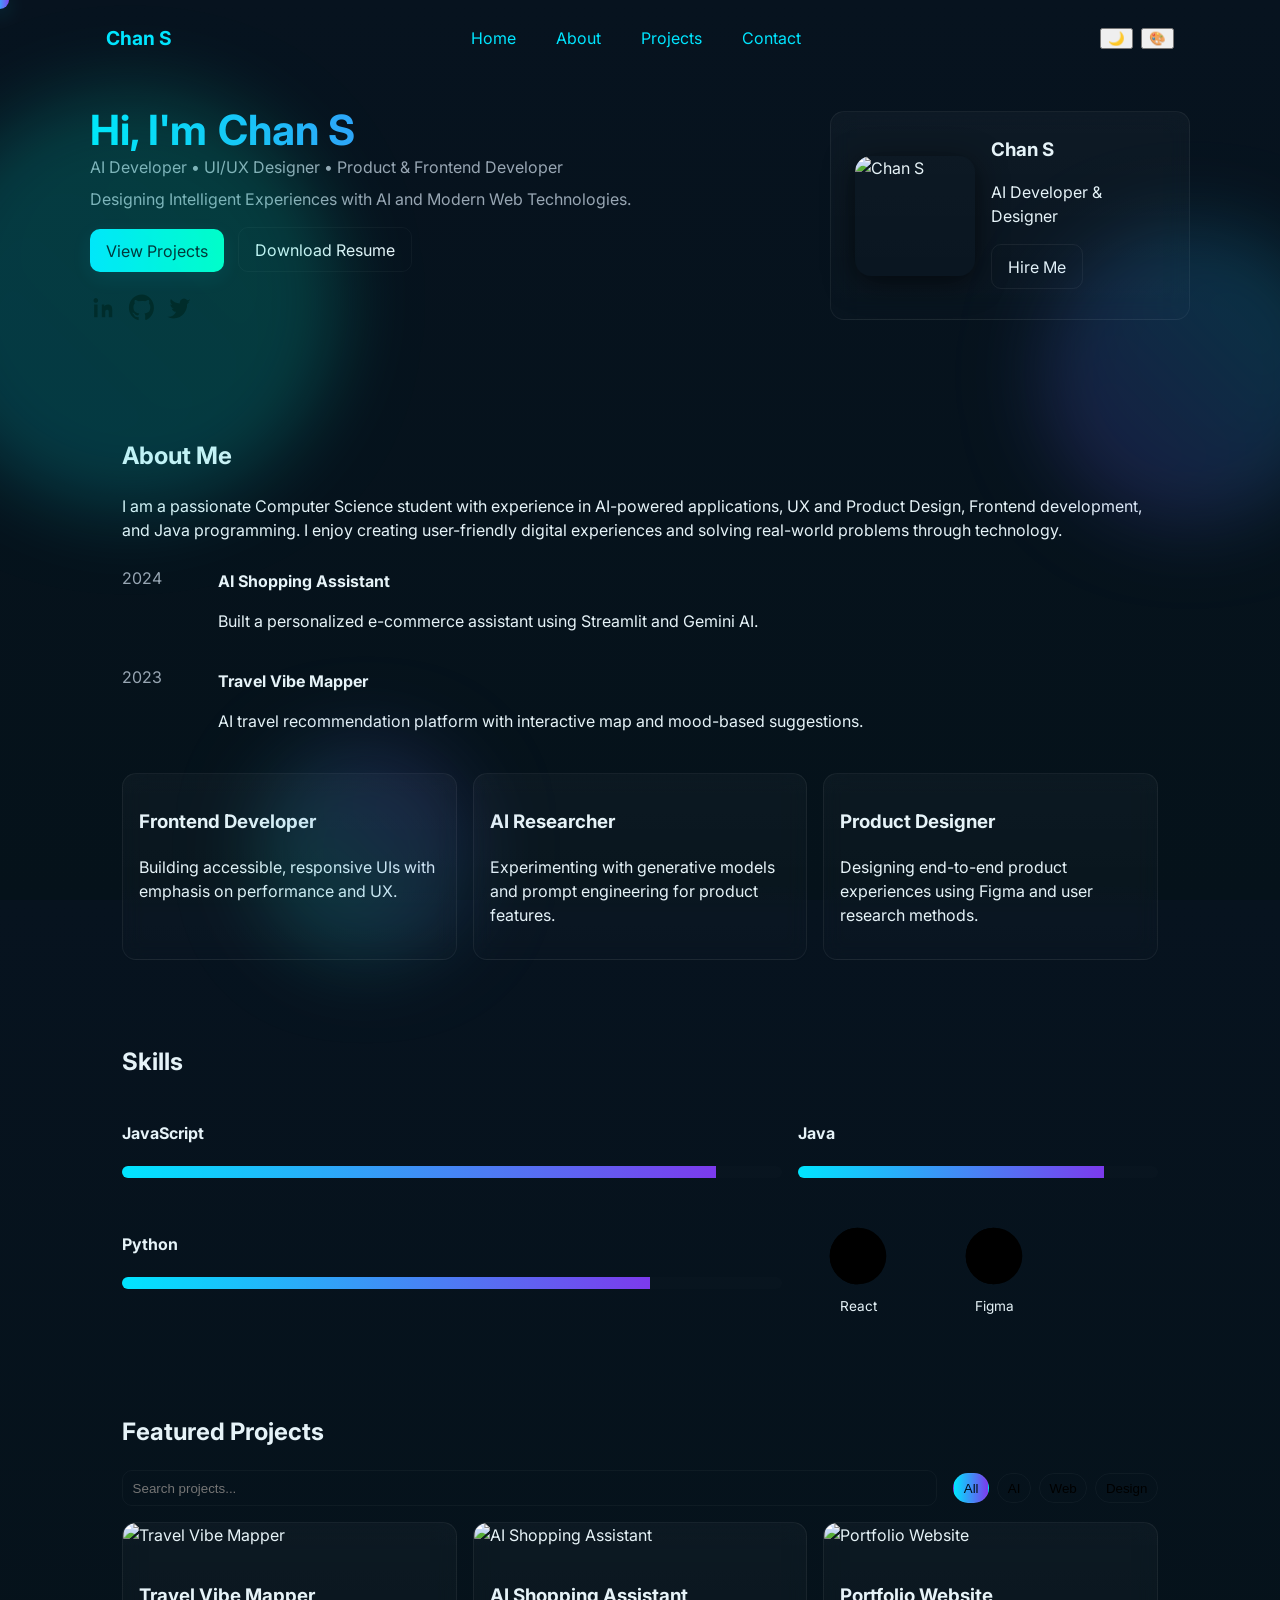
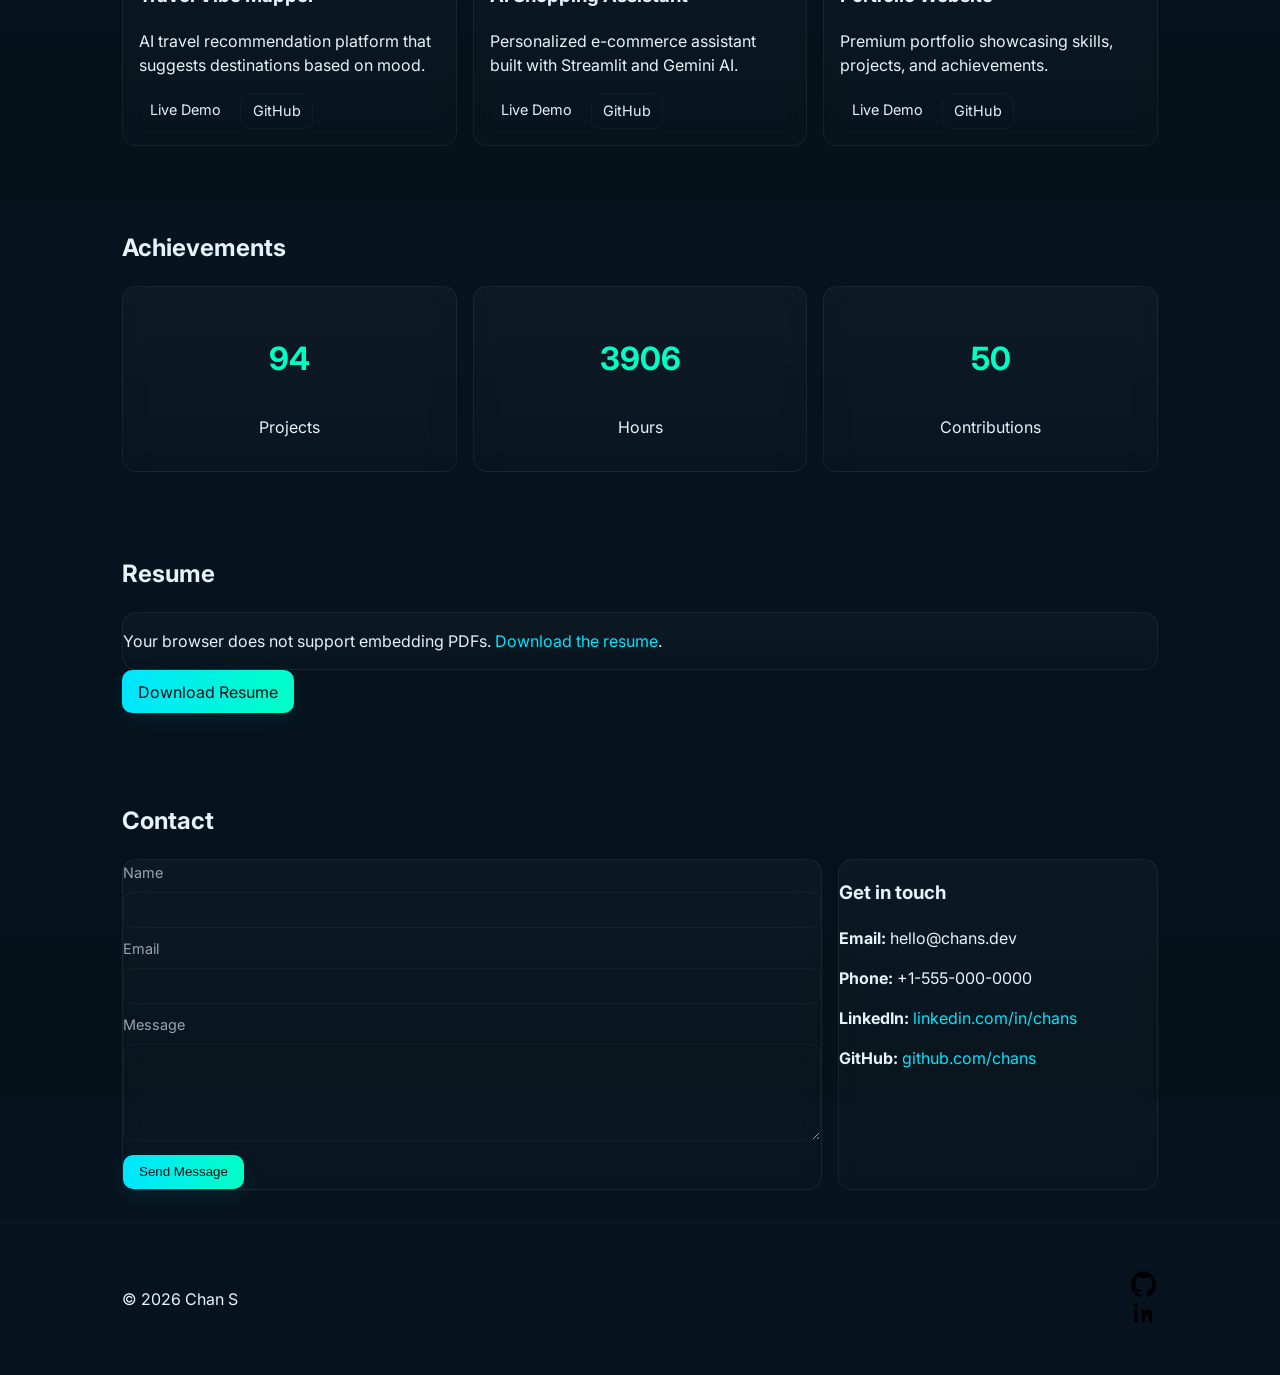
==== index.html @ 4fb710bb "Add index.html and enhance animations with custom cursor and ripple effects" ====
<!doctype html>
<html lang="en">
<head>
  <meta charset="utf-8">
  <meta name="viewport" content="width=device-width,initial-scale=1">
  <meta name="description" content="Chan S — AI Developer, UI/UX Designer, Product & Frontend Developer. Designing Intelligent Experiences with AI and Modern Web Technologies.">
  <title>Chan S — AI Developer & Designer</title>
  <link rel="icon" href="assets/icons/favicon.svg">
  <link rel="preconnect" href="https://fonts.gstatic.com" crossorigin>
  <link href="https://fonts.googleapis.com/css2?family=Inter:wght@300;400;600;700;800&display=swap" rel="stylesheet">
  <link href="https://unpkg.com/aos@2.3.1/dist/aos.css" rel="stylesheet">
  <link rel="stylesheet" href="css/style.css">
  <link rel="stylesheet" href="css/responsive.css">
  <script defer src="https://unpkg.com/gsap@3/dist/gsap.min.js"></script>
  <script defer src="https://cdn.jsdelivr.net/npm/typed.js@2.0.12"></script>
  <script defer src="https://unpkg.com/aos@2.3.1/dist/aos.js"></script>
  <script defer src="https://cdn.jsdelivr.net/npm/tsparticles@2/tsparticles.min.js"></script>
  <script defer src="js/animations.js"></script>
  <script defer src="js/script.js"></script>
</head>
<body class="dark">
  <div id="loader" aria-hidden="true">
    <div class="loader-inner">
      <div class="dot"></div>
      <div class="dot"></div>
      <div class="dot"></div>
    </div>
  </div>

  <div id="particles"></div>

  <!-- Floating decorative blobs for premium visual flair -->
  <div class="blobs" aria-hidden="true">
    <div class="blob blob-1"></div>
    <div class="blob blob-2"></div>
    <div class="blob blob-3"></div>
  </div>

  <header class="site-header">
    <nav class="nav container" aria-label="Primary">
      <a class="brand" href="index.html">Chan S</a>
      <button id="nav-toggle" aria-expanded="false" aria-controls="nav-menu">Menu</button>
      <ul id="nav-menu" class="nav-menu" role="menubar">
        <li><a href="#home">Home</a></li>
        <li><a href="about.html">About</a></li>
        <li><a href="projects.html">Projects</a></li>
        <li><a href="#contact">Contact</a></li>
      </ul>
      <div class="nav-actions">
        <button id="theme-toggle" aria-pressed="false" title="Toggle theme">🌙</button>
        <button id="color-toggle" title="Switch primary color">🎨</button>
      </div>
    </nav>
  </header>

  <main>
    <section id="home" class="hero container">
      <div class="hero-left" data-aos="fade-right">
        <h1>Hi, I'm <span class="name">Chan S</span></h1>
        <p class="title">AI Developer • UI/UX Designer • Product & Frontend Developer</p>
        <p class="tagline">Designing Intelligent Experiences with AI and Modern Web Technologies.</p>
        <div class="typing"><span id="typed"></span></div>
        <div class="hero-ctas">
          <a class="btn btn-primary" href="#projects">View Projects</a>
          <a class="btn btn-ghost" href="resume/ChanS_Resume.pdf" download>Download Resume</a>
        </div>
        <div class="socials" aria-label="Social media">
          <a href="#" aria-label="LinkedIn" class="social"><img src="assets/icons/linkedin.svg" alt="LinkedIn"></a>
          <a href="#" aria-label="GitHub" class="social"><img src="assets/icons/github.svg" alt="GitHub"></a>
          <a href="#" aria-label="Twitter" class="social"><img src="assets/icons/twitter.svg" alt="Twitter"></a>
        </div>
      </div>
      <div class="hero-right" data-aos="fade-left">
        <div class="profile-card glass">
          <div class="avatar">
            <img src="assets/images/profile-placeholder.jpg" alt="Chan S" loading="lazy">
          </div>
          <div class="profile-meta">
            <h3>Chan S</h3>
            <p>AI Developer & Designer</p>
            <a href="contact.html" class="btn btn-outline">Hire Me</a>
          </div>
        </div>
      </div>
    </section>

    <section id="about" class="about container" aria-labelledby="about-heading" data-aos="fade-up">
      <h2 id="about-heading">About Me</h2>
      <p>I am a passionate Computer Science student with experience in AI-powered applications, UX and Product Design, Frontend development, and Java programming. I enjoy creating user-friendly digital experiences and solving real-world problems through technology.</p>

      <div class="timeline">
        <div class="timeline-item">
          <div class="timeline-year">2024</div>
          <div class="timeline-body">
            <h4>AI Shopping Assistant</h4>
            <p>Built a personalized e-commerce assistant using Streamlit and Gemini AI.</p>
          </div>
        </div>
        <div class="timeline-item">
          <div class="timeline-year">2023</div>
          <div class="timeline-body">
            <h4>Travel Vibe Mapper</h4>
            <p>AI travel recommendation platform with interactive map and mood-based suggestions.</p>
          </div>
        </div>
      </div>

      <div class="experience-cards">
        <article class="card glass" data-aos="fade-up">
          <h3>Frontend Developer</h3>
          <p>Building accessible, responsive UIs with emphasis on performance and UX.</p>
        </article>
        <article class="card glass" data-aos="fade-up" data-aos-delay="100">
          <h3>AI Researcher</h3>
          <p>Experimenting with generative models and prompt engineering for product features.</p>
        </article>
        <article class="card glass" data-aos="fade-up" data-aos-delay="200">
          <h3>Product Designer</h3>
          <p>Designing end-to-end product experiences using Figma and user research methods.</p>
        </article>
      </div>
    </section>

    <section id="skills" class="skills container" data-aos="fade-up">
      <h2>Skills</h2>
      <div class="skills-grid">
        <div class="skill">
          <h4>JavaScript</h4>
          <div class="skill-bar"><div class="fill" style="--pct:90%"></div></div>
        </div>
        <div class="skill">
          <h4>Java</h4>
          <div class="skill-bar"><div class="fill" style="--pct:85%"></div></div>
        </div>
        <div class="skill">
          <h4>Python</h4>
          <div class="skill-bar"><div class="fill" style="--pct:80%"></div></div>
        </div>
        <div class="skill-circles">
          <div class="circle" data-pct="90"><svg viewBox="0 0 36 36"><path class="bg" d="M18 2.0845a15.9155 15.9155 0 1 0 0 31.831 15.9155 15.9155 0 1 0 0-31.831"/><path class="meter" d="M18 2.0845a15.9155 15.9155 0 1 0 0 31.831" stroke-dasharray="90,100"/></svg><span>React</span></div>
          <div class="circle" data-pct="75"><svg viewBox="0 0 36 36"><path class="bg" d="M18 2.0845a15.9155 15.9155 0 1 0 0 31.831 15.9155 15.9155 0 1 0 0-31.831"/><path class="meter" d="M18 2.0845a15.9155 15.9155 0 1 0 0 31.831" stroke-dasharray="75,100"/></svg><span>Figma</span></div>
        </div>
      </div>
    </section>

    <section id="projects" class="projects container" data-aos="fade-up">
      <h2>Featured Projects</h2>

      <div class="projects-controls">
        <input id="project-search" placeholder="Search projects..." aria-label="Search projects">
        <div class="filters">
          <button class="filter active" data-filter="all">All</button>
          <button class="filter" data-filter="ai">AI</button>
          <button class="filter" data-filter="web">Web</button>
          <button class="filter" data-filter="design">Design</button>
        </div>
      </div>

      <div class="projects-grid" id="projects-grid">
        <article class="project-card glass" data-category="ai" data-aos="zoom-in">
          <img src="assets/images/project1.jpg" alt="Travel Vibe Mapper" loading="lazy">
          <div class="project-body">
            <h3>Travel Vibe Mapper</h3>
            <p>AI travel recommendation platform that suggests destinations based on mood.</p>
            <div class="project-actions">
              <a class="btn btn-sm" href="#">Live Demo</a>
              <a class="btn btn-ghost btn-sm" href="#">GitHub</a>
            </div>
          </div>
        </article>

        <article class="project-card glass" data-category="ai web" data-aos="zoom-in" data-aos-delay="100">
          <img src="assets/images/project2.jpg" alt="AI Shopping Assistant" loading="lazy">
          <div class="project-body">
            <h3>AI Shopping Assistant</h3>
            <p>Personalized e-commerce assistant built with Streamlit and Gemini AI.</p>
            <div class="project-actions">
              <a class="btn btn-sm" href="#">Live Demo</a>
              <a class="btn btn-ghost btn-sm" href="#">GitHub</a>
            </div>
          </div>
        </article>

        <article class="project-card glass" data-category="web design" data-aos="zoom-in" data-aos-delay="200">
          <img src="assets/images/project3.jpg" alt="Portfolio Website" loading="lazy">
          <div class="project-body">
            <h3>Portfolio Website</h3>
            <p>Premium portfolio showcasing skills, projects, and achievements.</p>
            <div class="project-actions">
              <a class="btn btn-sm" href="#">Live Demo</a>
              <a class="btn btn-ghost btn-sm" href="#">GitHub</a>
            </div>
          </div>
        </article>
      </div>

    </section>

    <section id="achievements" class="achievements container" data-aos="fade-up">
      <h2>Achievements</h2>
      <div class="stats">
        <div class="stat card glass">
          <h3 class="count" data-target="120">0</h3>
          <p>Projects</p>
        </div>
        <div class="stat card glass">
          <h3 class="count" data-target="5000">0</h3>
          <p>Hours</p>
        </div>
        <div class="stat card glass">
          <h3 class="count" data-target="50">0</h3>
          <p>Contributions</p>
        </div>
      </div>
    </section>

    <section id="resume" class="resume container" data-aos="fade-up">
      <h2>Resume</h2>
      <div class="resume-preview glass">
        <object data="resume/ChanS_Resume.pdf" type="application/pdf" width="100%" height="500">
          <p>Your browser does not support embedding PDFs. <a href="resume/ChanS_Resume.pdf">Download the resume</a>.</p>
        </object>
      </div>
      <a class="btn btn-primary" href="resume/ChanS_Resume.pdf" download>Download Resume</a>
    </section>

    <section id="contact" class="contact container" data-aos="fade-up">
      <h2>Contact</h2>
      <div class="contact-grid">
        <form id="contact-form" class="contact-form glass" novalidate>
          <label for="name">Name</label>
          <input id="name" name="name" required>
          <label for="email">Email</label>
          <input id="email" name="email" type="email" required>
          <label for="message">Message</label>
          <textarea id="message" name="message" rows="5" required></textarea>
          <button class="btn btn-primary" type="submit">Send Message</button>
        </form>
        <aside class="contact-info glass">
          <h3>Get in touch</h3>
          <p><strong>Email:</strong> hello@chans.dev</p>
          <p><strong>Phone:</strong> +1-555-000-0000</p>
          <p><strong>LinkedIn:</strong> <a href="#">linkedin.com/in/chans</a></p>
          <p><strong>GitHub:</strong> <a href="#">github.com/chans</a></p>
        </aside>
      </div>
    </section>

  </main>

  <footer class="site-footer">
    <div class="container">
      <div class="footer-left">© <span id="year"></span> Chan S</div>
      <div class="footer-right">
        <a href="#" class="social"><img src="assets/icons/github.svg" alt="GitHub"></a>
        <a href="#" class="social"><img src="assets/icons/linkedin.svg" alt="LinkedIn"></a>
      </div>
    </div>
    <button id="back-to-top" title="Back to top">↑</button>
  </footer>

  <!-- Custom cursor -->
  <div id="custom-cursor" class="custom-cursor" aria-hidden="true"></div>

</body>
</html>
---- css/style.css ----
/* Global styles - Glassmorphism premium theme */
:root{
  --bg:#07131F;
  --card-bg:rgba(255,255,255,0.03);
  --glass:rgba(255,255,255,0.04);
  --primary:#00E5FF;
  --secondary:#7C3AED;
  --accent:#00FFC6;
  --muted:#98a6b3;
  --radius:14px;
  --glass-blur:10px;
  --container:1100px;
  --transition:300ms cubic-bezier(.2,.9,.3,1);
  font-family: 'Inter', system-ui, -apple-system, 'Segoe UI', Roboto, 'Helvetica Neue', Arial;
}
*{box-sizing:border-box}
html,body{height:100%}
body{margin:0;background:linear-gradient(180deg,#07131F 0%, #05121A 100%);color:#e6f3f8;line-height:1.5;min-height:100vh}
.container{max-width:var(--container);margin:0 auto;padding:2rem}
a{color:var(--primary);text-decoration:none}
button{cursor:pointer}
img{max-width:100%;display:block;border-radius:10px}
/* Loader */
#loader{position:fixed;inset:0;display:flex;align-items:center;justify-content:center;background:var(--bg);z-index:9999}
#loader .dot{width:12px;height:12px;margin:8px;background:var(--primary);border-radius:50%;animation:loader 1s infinite}
#loader .dot:nth-child(2){animation-delay:.15s}
#loader .dot:nth-child(3){animation-delay:.3s}
@keyframes loader{0%{transform:translateY(0)}50%{transform:translateY(-8px)}100%{transform:translateY(0)}}
/* Header */
.site-header{position:sticky;top:16px;z-index:30}
.nav{display:flex;align-items:center;justify-content:space-between;padding:0.5rem 1rem}
.brand{font-weight:700;color:var(--primary);font-size:1.2rem}
#nav-toggle{display:none;background:transparent;border:none;color:var(--muted)}
.nav-menu{display:flex;gap:1rem;list-style:none;margin:0;padding:0}
.nav-menu a{padding:.5rem .75rem;border-radius:10px;transition:var(--transition)}
.nav-menu a:hover{background:linear-gradient(90deg,rgba(0,229,255,0.06),rgba(124,58,237,0.04))}
.nav-actions{display:flex;gap:.5rem;align-items:center}
/* Hero */
.hero{display:grid;grid-template-columns:1fr 360px;gap:2rem;align-items:center;padding:4rem 0}
.hero-left h1{font-size:2.4rem;margin:0}
.hero-left .title{color:var(--muted);margin:.25rem 0}
.tagline{margin:.5rem 0 1rem;color:var(--muted)}
.typing{font-weight:600;color:var(--accent);margin-bottom:1rem}
.hero-ctas .btn{margin-right:.6rem}
.profile-card{width:100%;padding:1.5rem;display:flex;gap:1rem;align-items:center}
.profile-card .avatar img{width:120px;height:120px;object-fit:cover;border-radius:16px;box-shadow:0 6px 30px rgba(0,0,0,0.6)}
.profile-meta h3{margin:0}
.socials{display:flex;gap:.6rem;margin-top:1rem}
.social img{width:28px;height:28px;filter:grayscale(1);opacity:.9}
/* Glass */
.glass{background:linear-gradient(180deg, rgba(255,255,255,0.03), rgba(255,255,255,0.01));backdrop-filter:blur(var(--glass-blur));border:1px solid rgba(255,255,255,0.06);border-radius:var(--radius)}
.card{padding:1rem}
.btn{display:inline-block;padding:.6rem 1rem;border-radius:10px;border:none;background:transparent;color:inherit;transition:var(--transition)}
.btn-primary{background:linear-gradient(90deg,var(--primary),var(--accent));color:#021018;box-shadow:0 6px 20px rgba(0,229,255,0.08);}
.btn-outline{border:1px solid rgba(255,255,255,0.06)}
.btn-ghost{background:transparent;border:1px solid rgba(255,255,255,0.04);}
.btn-sm{padding:.4rem .7rem;font-size:.9rem}
/* About timeline */
.timeline{margin:1.5rem 0}
.timeline-item{display:flex;gap:1rem;margin:1rem 0}
.timeline-year{min-width:80px;color:var(--muted)}
.timeline-body h4{margin:.2rem 0}
.experience-cards{display:grid;grid-template-columns:repeat(3,1fr);gap:1rem;margin-top:1.2rem}
/* Skills */
.skills-grid{display:grid;grid-template-columns:1fr 360px;gap:1rem}
.skill{margin-bottom:1rem}
.skill-bar{height:12px;background:linear-gradient(90deg,rgba(255,255,255,0.02),rgba(255,255,255,0.01));border-radius:999px;overflow:hidden}
.skill-bar .fill{height:100%;background:linear-gradient(90deg,var(--primary),var(--secondary));width:var(--pct,70%);transition:width 800ms}
.skill-circles{display:flex;gap:1rem;flex-wrap:wrap}
.circle{width:120px;height:120px;display:flex;flex-direction:column;align-items:center;justify-content:center}
.circle svg{width:64px;height:64px}
.circle span{margin-top:.5rem;font-size:.85rem}
/* Projects */
.projects-controls{display:flex;gap:1rem;align-items:center;margin-bottom:1rem}
#project-search{flex:1;padding:.6rem;border-radius:10px;border:1px solid rgba(255,255,255,0.04);background:transparent;color:inherit}
.filters{display:flex;gap:.5rem}
.filter{padding:.4rem .6rem;border-radius:999px;border:1px solid rgba(255,255,255,0.04);background:transparent}
.filter.active{background:linear-gradient(90deg,var(--primary),var(--secondary));color:#021018}
.projects-grid{display:grid;grid-template-columns:repeat(3,1fr);gap:1rem}
.project-card{overflow:hidden}
.project-body{padding:1rem}
.project-actions{display:flex;gap:.5rem;margin-top:.75rem}
/* Achievements */
.stats{display:flex;gap:1rem}
.stat{flex:1;text-align:center;padding:1rem}
.count{font-size:2rem;color:var(--accent)}
/* Contact */
.contact-grid{display:grid;grid-template-columns:1fr 320px;gap:1rem}
.contact-form input,.contact-form textarea{width:100%;padding:.6rem;margin:.5rem 0;border-radius:10px;border:1px solid rgba(255,255,255,0.04);background:transparent;color:inherit}
.contact-form label{font-size:.9rem;color:var(--muted)}
/* Footer */
.site-footer{padding:1rem 0;border-top:1px solid rgba(255,255,255,0.03);position:relative}
.site-footer .container{display:flex;align-items:center;justify-content:space-between}
#back-to-top{position:fixed;right:20px;bottom:20px;background:var(--primary);border:none;color:#021018;padding:.6rem;border-radius:999px;display:none}
/* Utilities */
.container.narrow{max-width:900px}
/* small tweaks */
@media (max-width:900px){
  .hero{grid-template-columns:1fr;}
  .experience-cards{grid-template-columns:repeat(2,1fr)}
}
@media (max-width:640px){
  .nav-menu{display:none}
  #nav-toggle{display:inline-block}
  .projects-grid{grid-template-columns:1fr}
  .experience-cards{grid-template-columns:1fr}
  .contact-grid{grid-template-columns:1fr}
}
/* Custom cursor */
.custom-cursor{position:fixed;left:0;top:0;width:18px;height:18px;border-radius:50%;pointer-events:none;z-index:9999;transform:translate(-50%,-50%);background:linear-gradient(90deg,var(--primary),var(--secondary));box-shadow:0 6px 18px rgba(0,229,255,0.12);mix-blend-mode:screen;transition:width 160ms ease,height 160ms ease,opacity 160ms}
.custom-cursor.cursor-large{width:40px;height:40px;opacity:0.95}

.btn{position:relative;overflow:hidden}
.btn .ripple{position:absolute;border-radius:50%;transform:translate(-50%,-50%);pointer-events:none;opacity:0.6;background:rgba(255,255,255,0.12);animation:ripple 700ms forwards}
@keyframes ripple{from{opacity:0.8;transform:translate(-50%,-50%) scale(0.2)}to{opacity:0;transform:translate(-50%,-50%) scale(2.2)}}

.hero-left h1{font-size:2.6rem;margin:0;line-height:1.02;background:linear-gradient(90deg,var(--primary),var(--secondary));-webkit-background-clip:text;background-clip:text;color:transparent}
.hero-left h1 .name{display:inline-block;padding:0 .15rem;border-radius:8px}

.glass:hover{transform:translateY(-6px);transition:transform 260ms ease;box-shadow:0 20px 50px rgba(0,0,0,0.5)}

.project-card img{transition:transform 420ms cubic-bezier(.2,.9,.3,1)}
.project-card:hover img{transform:scale(1.05) rotate(-0.6deg)}

.testimonials-grid{display:grid;grid-template-columns:repeat(3,1fr);gap:1rem;margin-top:1rem}
.testimonial{padding:1rem;border-radius:12px}
.testimonial p{font-size:0.98rem;color:var(--muted)}
.testimonial cite{display:block;margin-top:.75rem;color:var(--primary);font-size:.85rem}

.blobs{position:fixed;inset:0;pointer-events:none;z-index:1}
.blob{position:absolute;filter:blur(36px);opacity:0.18;border-radius:50%;mix-blend-mode:screen}
.blob-1{width:420px;height:420px;left:-80px;top:10%;background:linear-gradient(45deg,var(--primary),var(--accent))}
.blob-2{width:300px;height:300px;right:-60px;top:25%;background:linear-gradient(45deg,var(--secondary),var(--primary))}
.blob-3{width:220px;height:220px;left:20%;bottom:-60px;background:linear-gradient(45deg,var(--accent),var(--secondary))}

/* theme overrides for light mode (script toggles `light` on body) */
body.light{--bg:#f7fbfd;color:#04202a}
body.light .glass{background:linear-gradient(180deg, rgba(255,255,255,0.65), rgba(255,255,255,0.6));backdrop-filter:blur(6px);border:1px solid rgba(0,0,0,0.04)}
---- css/responsive.css ----
/* Additional responsive rules and small-screen refinements */
:root{--mobile-gap:1rem}
@media (max-width:900px){
  .container{padding:1.2rem}
  .hero-left h1{font-size:1.8rem}
  .hero-right{display:flex;justify-content:center}
}
@media (max-width:640px){
  .nav{padding:0.5rem}
  #nav-menu{position:fixed;inset:auto 0 0 0;background:linear-gradient(180deg, rgba(7,19,31,0.97), rgba(5,18,26,0.98));padding:1rem;border-top-left-radius:12px;border-top-right-radius:12px;display:flex;flex-direction:column;gap:.5rem}
  #nav-toggle[aria-expanded="false"] + #nav-menu{display:none}
  .hero{padding:2rem 0}
  .projects-grid{grid-template-columns:1fr}
  .skills-grid{grid-template-columns:1fr}
}
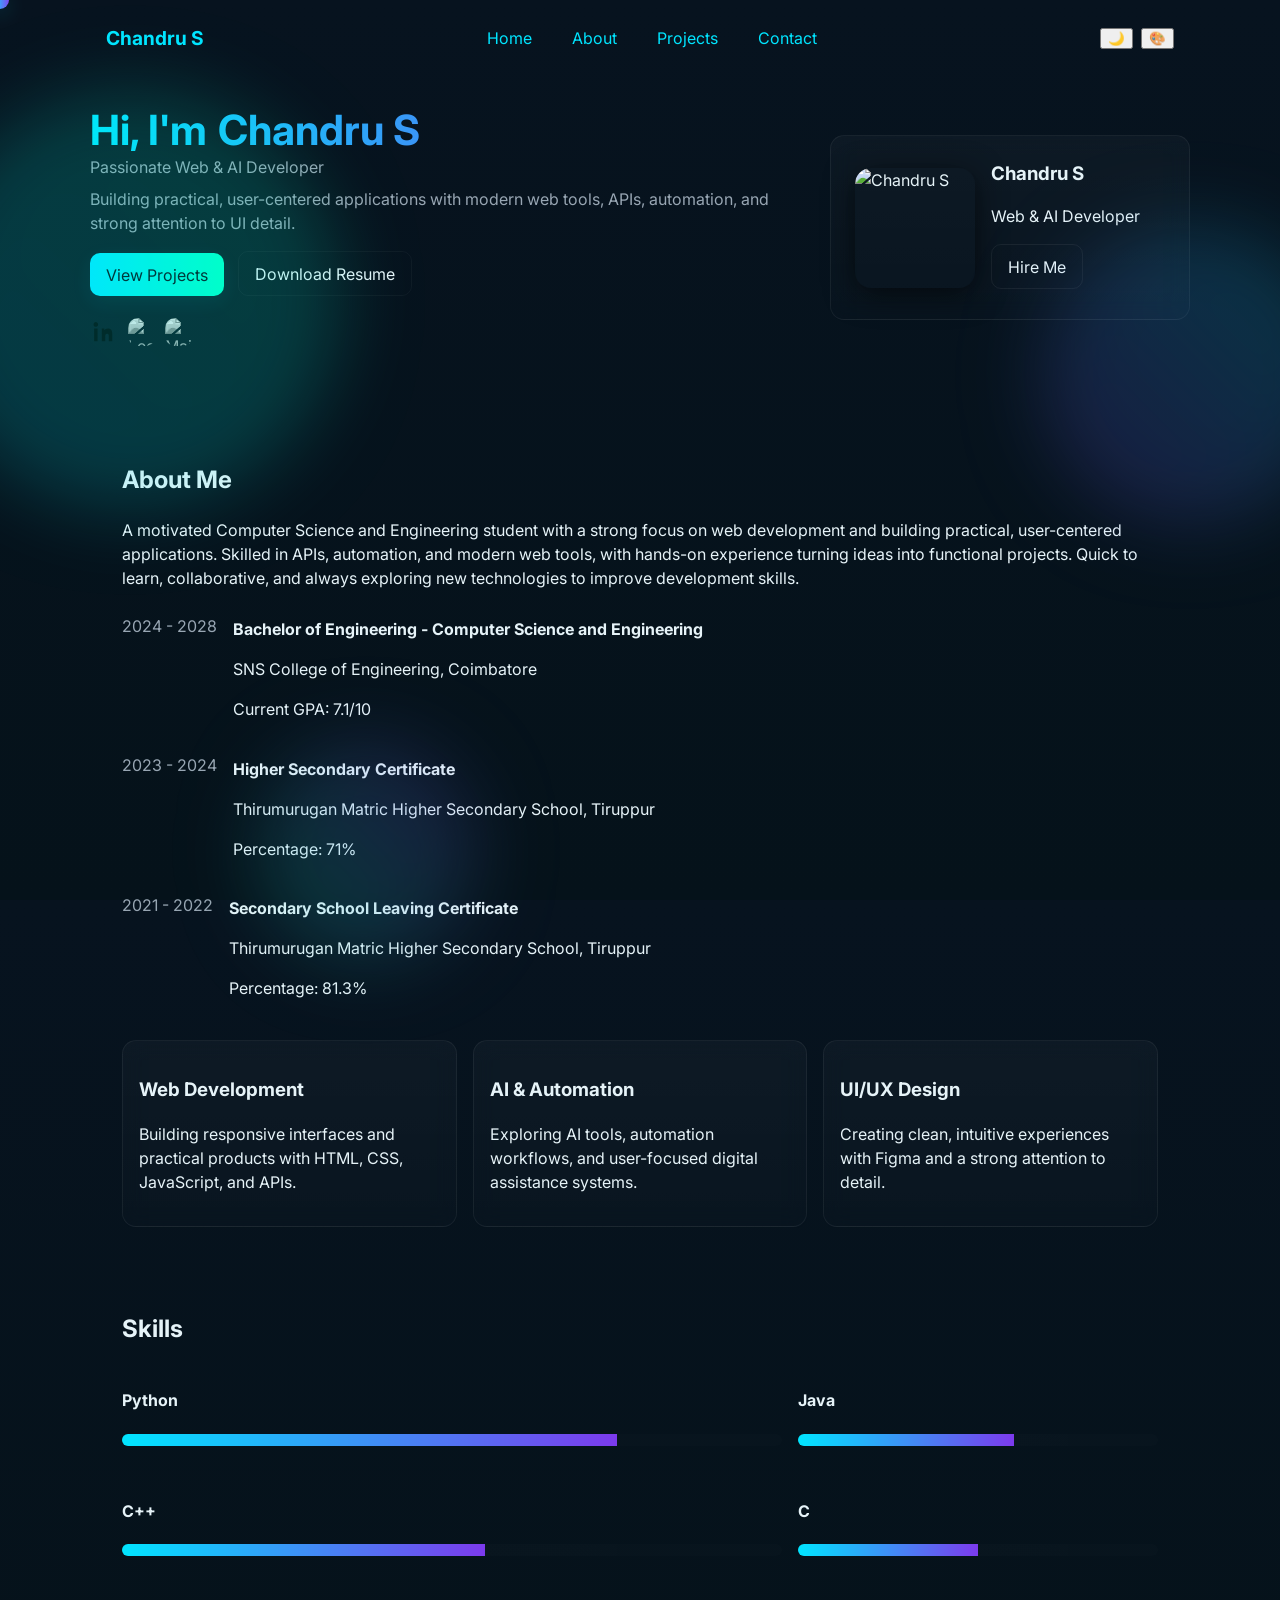
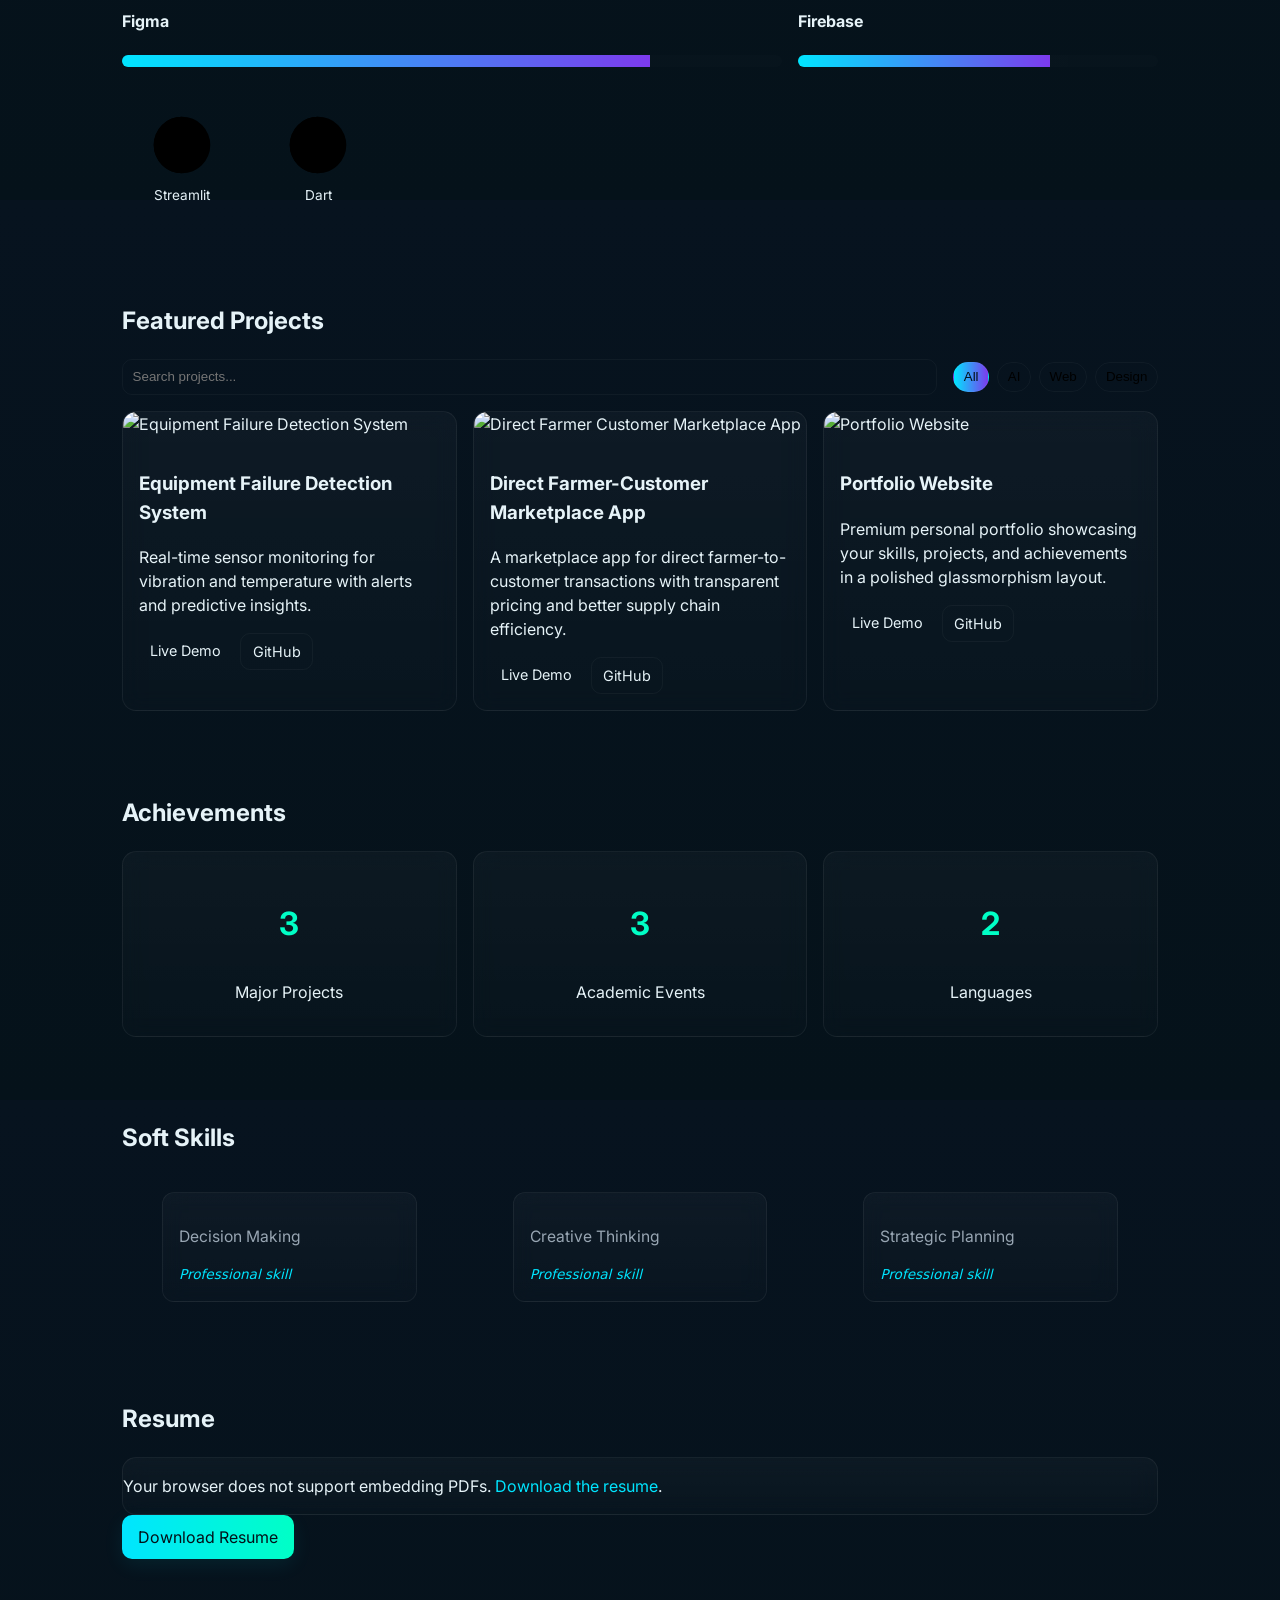
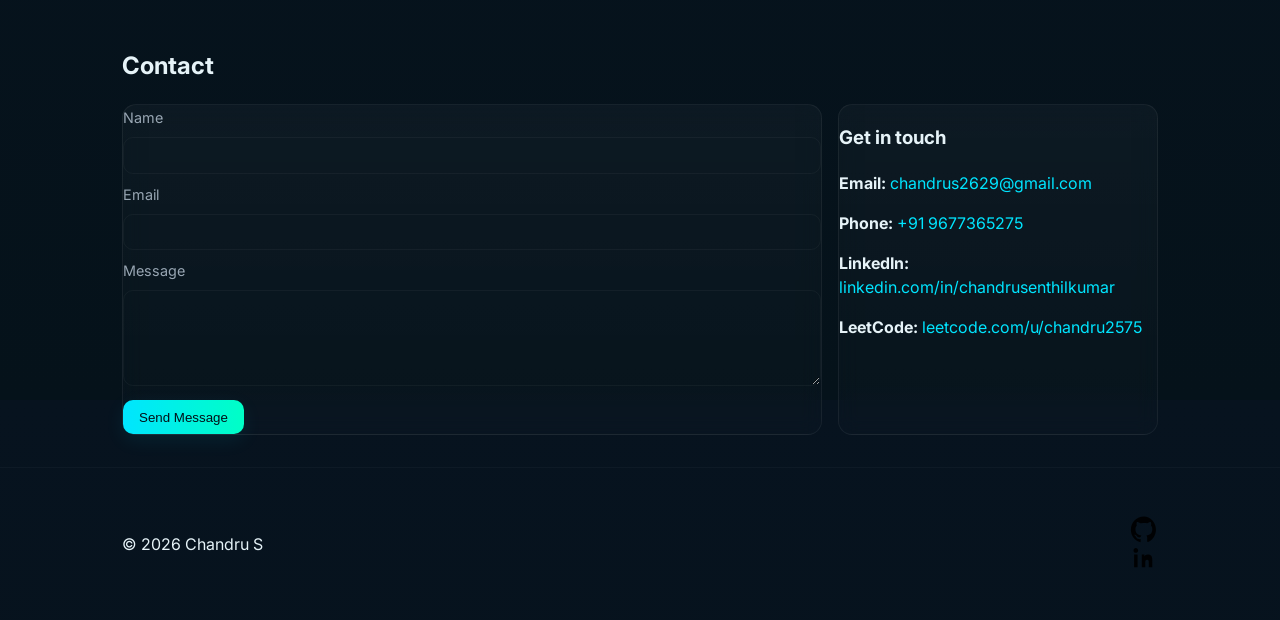
==== commit d0320d28: "Update portfolio details and enhance content across multiple pages" ====
--- a/index.html
+++ b/index.html
@@ -3,8 +3,8 @@
 <head>
   <meta charset="utf-8">
   <meta name="viewport" content="width=device-width,initial-scale=1">
-  <meta name="description" content="Chan S — AI Developer, UI/UX Designer, Product & Frontend Developer. Designing Intelligent Experiences with AI and Modern Web Technologies.">
-  <title>Chan S — AI Developer & Designer</title>
+  <meta name="description" content="Chandru S — Passionate Web & AI Developer building premium, user-centered digital experiences.">
+  <title>Chandru S — Web & AI Developer</title>
   <link rel="icon" href="assets/icons/favicon.svg">
   <link rel="preconnect" href="https://fonts.gstatic.com" crossorigin>
   <link href="https://fonts.googleapis.com/css2?family=Inter:wght@300;400;600;700;800&display=swap" rel="stylesheet">
@@ -38,7 +38,7 @@
 
   <header class="site-header">
     <nav class="nav container" aria-label="Primary">
-      <a class="brand" href="index.html">Chan S</a>
+      <a class="brand" href="index.html">Chandru S</a>
       <button id="nav-toggle" aria-expanded="false" aria-controls="nav-menu">Menu</button>
       <ul id="nav-menu" class="nav-menu" role="menubar">
         <li><a href="#home">Home</a></li>
@@ -56,28 +56,28 @@
   <main>
     <section id="home" class="hero container">
       <div class="hero-left" data-aos="fade-right">
-        <h1>Hi, I'm <span class="name">Chan S</span></h1>
-        <p class="title">AI Developer • UI/UX Designer • Product & Frontend Developer</p>
-        <p class="tagline">Designing Intelligent Experiences with AI and Modern Web Technologies.</p>
+        <h1>Hi, I'm <span class="name">Chandru S</span></h1>
+        <p class="title">Passionate Web & AI Developer</p>
+        <p class="tagline">Building practical, user-centered applications with modern web tools, APIs, automation, and strong attention to UI detail.</p>
         <div class="typing"><span id="typed"></span></div>
         <div class="hero-ctas">
           <a class="btn btn-primary" href="#projects">View Projects</a>
           <a class="btn btn-ghost" href="resume/ChanS_Resume.pdf" download>Download Resume</a>
         </div>
         <div class="socials" aria-label="Social media">
-          <a href="#" aria-label="LinkedIn" class="social"><img src="assets/icons/linkedin.svg" alt="LinkedIn"></a>
-          <a href="#" aria-label="GitHub" class="social"><img src="assets/icons/github.svg" alt="GitHub"></a>
-          <a href="#" aria-label="Twitter" class="social"><img src="assets/icons/twitter.svg" alt="Twitter"></a>
+          <a href="https://www.linkedin.com/in/chandrusenthilkumar/" target="_blank" rel="noreferrer" aria-label="LinkedIn" class="social"><img src="assets/icons/linkedin.svg" alt="LinkedIn"></a>
+          <a href="https://leetcode.com/u/chandru2575/" target="_blank" rel="noreferrer" aria-label="LeetCode" class="social"><img src="assets/icons/leetcode.svg" alt="LeetCode"></a>
+          <a href="#contact" aria-label="Contact" class="social"><img src="assets/icons/mail.svg" alt="Mail"></a>
         </div>
       </div>
       <div class="hero-right" data-aos="fade-left">
         <div class="profile-card glass">
           <div class="avatar">
-            <img src="assets/images/profile-placeholder.jpg" alt="Chan S" loading="lazy">
+            <img src="assets/images/profile-placeholder.jpg" alt="Chandru S" loading="lazy">
           </div>
           <div class="profile-meta">
-            <h3>Chan S</h3>
-            <p>AI Developer & Designer</p>
+            <h3>Chandru S</h3>
+            <p>Web & AI Developer</p>
             <a href="contact.html" class="btn btn-outline">Hire Me</a>
           </div>
         </div>
@@ -86,37 +86,47 @@
 
     <section id="about" class="about container" aria-labelledby="about-heading" data-aos="fade-up">
       <h2 id="about-heading">About Me</h2>
-      <p>I am a passionate Computer Science student with experience in AI-powered applications, UX and Product Design, Frontend development, and Java programming. I enjoy creating user-friendly digital experiences and solving real-world problems through technology.</p>
+      <p>A motivated Computer Science and Engineering student with a strong focus on web development and building practical, user-centered applications. Skilled in APIs, automation, and modern web tools, with hands-on experience turning ideas into functional projects. Quick to learn, collaborative, and always exploring new technologies to improve development skills.</p>
 
       <div class="timeline">
         <div class="timeline-item">
-          <div class="timeline-year">2024</div>
+          <div class="timeline-year">2024 - 2028</div>
           <div class="timeline-body">
-            <h4>AI Shopping Assistant</h4>
-            <p>Built a personalized e-commerce assistant using Streamlit and Gemini AI.</p>
+            <h4>Bachelor of Engineering - Computer Science and Engineering</h4>
+            <p>SNS College of Engineering, Coimbatore</p>
+            <p>Current GPA: 7.1/10</p>
           </div>
         </div>
         <div class="timeline-item">
-          <div class="timeline-year">2023</div>
+          <div class="timeline-year">2023 - 2024</div>
           <div class="timeline-body">
-            <h4>Travel Vibe Mapper</h4>
-            <p>AI travel recommendation platform with interactive map and mood-based suggestions.</p>
+            <h4>Higher Secondary Certificate</h4>
+            <p>Thirumurugan Matric Higher Secondary School, Tiruppur</p>
+            <p>Percentage: 71%</p>
+          </div>
+        </div>
+        <div class="timeline-item">
+          <div class="timeline-year">2021 - 2022</div>
+          <div class="timeline-body">
+            <h4>Secondary School Leaving Certificate</h4>
+            <p>Thirumurugan Matric Higher Secondary School, Tiruppur</p>
+            <p>Percentage: 81.3%</p>
           </div>
         </div>
       </div>
 
       <div class="experience-cards">
         <article class="card glass" data-aos="fade-up">
-          <h3>Frontend Developer</h3>
-          <p>Building accessible, responsive UIs with emphasis on performance and UX.</p>
+          <h3>Web Development</h3>
+          <p>Building responsive interfaces and practical products with HTML, CSS, JavaScript, and APIs.</p>
         </article>
         <article class="card glass" data-aos="fade-up" data-aos-delay="100">
-          <h3>AI Researcher</h3>
-          <p>Experimenting with generative models and prompt engineering for product features.</p>
+          <h3>AI & Automation</h3>
+          <p>Exploring AI tools, automation workflows, and user-focused digital assistance systems.</p>
         </article>
         <article class="card glass" data-aos="fade-up" data-aos-delay="200">
-          <h3>Product Designer</h3>
-          <p>Designing end-to-end product experiences using Figma and user research methods.</p>
+          <h3>UI/UX Design</h3>
+          <p>Creating clean, intuitive experiences with Figma and a strong attention to detail.</p>
         </article>
       </div>
     </section>
@@ -125,20 +135,32 @@
       <h2>Skills</h2>
       <div class="skills-grid">
         <div class="skill">
-          <h4>JavaScript</h4>
-          <div class="skill-bar"><div class="fill" style="--pct:90%"></div></div>
+          <h4>Python</h4>
+          <div class="skill-bar"><div class="fill" style="--pct:75%"></div></div>
         </div>
         <div class="skill">
           <h4>Java</h4>
-          <div class="skill-bar"><div class="fill" style="--pct:85%"></div></div>
-        </div>
-        <div class="skill">
-          <h4>Python</h4>
+          <div class="skill-bar"><div class="fill" style="--pct:60%"></div></div>
+        </div>
+        <div class="skill">
+          <h4>C++</h4>
+          <div class="skill-bar"><div class="fill" style="--pct:55%"></div></div>
+        </div>
+        <div class="skill">
+          <h4>C</h4>
+          <div class="skill-bar"><div class="fill" style="--pct:50%"></div></div>
+        </div>
+        <div class="skill">
+          <h4>Figma</h4>
           <div class="skill-bar"><div class="fill" style="--pct:80%"></div></div>
         </div>
+        <div class="skill">
+          <h4>Firebase</h4>
+          <div class="skill-bar"><div class="fill" style="--pct:70%"></div></div>
+        </div>
         <div class="skill-circles">
-          <div class="circle" data-pct="90"><svg viewBox="0 0 36 36"><path class="bg" d="M18 2.0845a15.9155 15.9155 0 1 0 0 31.831 15.9155 15.9155 0 1 0 0-31.831"/><path class="meter" d="M18 2.0845a15.9155 15.9155 0 1 0 0 31.831" stroke-dasharray="90,100"/></svg><span>React</span></div>
-          <div class="circle" data-pct="75"><svg viewBox="0 0 36 36"><path class="bg" d="M18 2.0845a15.9155 15.9155 0 1 0 0 31.831 15.9155 15.9155 0 1 0 0-31.831"/><path class="meter" d="M18 2.0845a15.9155 15.9155 0 1 0 0 31.831" stroke-dasharray="75,100"/></svg><span>Figma</span></div>
+          <div class="circle" data-pct="85"><svg viewBox="0 0 36 36"><path class="bg" d="M18 2.0845a15.9155 15.9155 0 1 0 0 31.831 15.9155 15.9155 0 1 0 0-31.831"/><path class="meter" d="M18 2.0845a15.9155 15.9155 0 1 0 0 31.831" stroke-dasharray="85,100"/></svg><span>Streamlit</span></div>
+          <div class="circle" data-pct="80"><svg viewBox="0 0 36 36"><path class="bg" d="M18 2.0845a15.9155 15.9155 0 1 0 0 31.831 15.9155 15.9155 0 1 0 0-31.831"/><path class="meter" d="M18 2.0845a15.9155 15.9155 0 1 0 0 31.831" stroke-dasharray="80,100"/></svg><span>Dart</span></div>
         </div>
       </div>
     </section>
@@ -158,10 +180,10 @@
 
       <div class="projects-grid" id="projects-grid">
         <article class="project-card glass" data-category="ai" data-aos="zoom-in">
-          <img src="assets/images/project1.jpg" alt="Travel Vibe Mapper" loading="lazy">
+          <img src="assets/images/project1.jpg" alt="Equipment Failure Detection System" loading="lazy">
           <div class="project-body">
-            <h3>Travel Vibe Mapper</h3>
-            <p>AI travel recommendation platform that suggests destinations based on mood.</p>
+            <h3>Equipment Failure Detection System</h3>
+            <p>Real-time sensor monitoring for vibration and temperature with alerts and predictive insights.</p>
             <div class="project-actions">
               <a class="btn btn-sm" href="#">Live Demo</a>
               <a class="btn btn-ghost btn-sm" href="#">GitHub</a>
@@ -169,11 +191,11 @@
           </div>
         </article>
 
-        <article class="project-card glass" data-category="ai web" data-aos="zoom-in" data-aos-delay="100">
-          <img src="assets/images/project2.jpg" alt="AI Shopping Assistant" loading="lazy">
+        <article class="project-card glass" data-category="web design" data-aos="zoom-in" data-aos-delay="100">
+          <img src="assets/images/project2.jpg" alt="Direct Farmer Customer Marketplace App" loading="lazy">
           <div class="project-body">
-            <h3>AI Shopping Assistant</h3>
-            <p>Personalized e-commerce assistant built with Streamlit and Gemini AI.</p>
+            <h3>Direct Farmer-Customer Marketplace App</h3>
+            <p>A marketplace app for direct farmer-to-customer transactions with transparent pricing and better supply chain efficiency.</p>
             <div class="project-actions">
               <a class="btn btn-sm" href="#">Live Demo</a>
               <a class="btn btn-ghost btn-sm" href="#">GitHub</a>
@@ -185,7 +207,7 @@
           <img src="assets/images/project3.jpg" alt="Portfolio Website" loading="lazy">
           <div class="project-body">
             <h3>Portfolio Website</h3>
-            <p>Premium portfolio showcasing skills, projects, and achievements.</p>
+            <p>Premium personal portfolio showcasing your skills, projects, and achievements in a polished glassmorphism layout.</p>
             <div class="project-actions">
               <a class="btn btn-sm" href="#">Live Demo</a>
               <a class="btn btn-ghost btn-sm" href="#">GitHub</a>
@@ -200,17 +222,26 @@
       <h2>Achievements</h2>
       <div class="stats">
         <div class="stat card glass">
-          <h3 class="count" data-target="120">0</h3>
-          <p>Projects</p>
+          <h3 class="count" data-target="3">0</h3>
+          <p>Major Projects</p>
         </div>
         <div class="stat card glass">
-          <h3 class="count" data-target="5000">0</h3>
-          <p>Hours</p>
+          <h3 class="count" data-target="3">0</h3>
+          <p>Academic Events</p>
         </div>
         <div class="stat card glass">
-          <h3 class="count" data-target="50">0</h3>
-          <p>Contributions</p>
-        </div>
+          <h3 class="count" data-target="2">0</h3>
+          <p>Languages</p>
+        </div>
+      </div>
+    </section>
+
+    <section id="testimonials" class="testimonials container" data-aos="fade-up">
+      <h2>Soft Skills</h2>
+      <div class="testimonials-grid">
+        <blockquote class="testimonial glass"><p>Decision Making</p><cite>Professional skill</cite></blockquote>
+        <blockquote class="testimonial glass"><p>Creative Thinking</p><cite>Professional skill</cite></blockquote>
+        <blockquote class="testimonial glass"><p>Strategic Planning</p><cite>Professional skill</cite></blockquote>
       </div>
     </section>
 
@@ -238,10 +269,10 @@
         </form>
         <aside class="contact-info glass">
           <h3>Get in touch</h3>
-          <p><strong>Email:</strong> hello@chans.dev</p>
-          <p><strong>Phone:</strong> +1-555-000-0000</p>
-          <p><strong>LinkedIn:</strong> <a href="#">linkedin.com/in/chans</a></p>
-          <p><strong>GitHub:</strong> <a href="#">github.com/chans</a></p>
+          <p><strong>Email:</strong> <a href="mailto:chandrus2629@gmail.com">chandrus2629@gmail.com</a></p>
+          <p><strong>Phone:</strong> <a href="tel:+919677365275">+91 9677365275</a></p>
+          <p><strong>LinkedIn:</strong> <a href="https://www.linkedin.com/in/chandrusenthilkumar/" target="_blank" rel="noreferrer">linkedin.com/in/chandrusenthilkumar</a></p>
+          <p><strong>LeetCode:</strong> <a href="https://leetcode.com/u/chandru2575/" target="_blank" rel="noreferrer">leetcode.com/u/chandru2575</a></p>
         </aside>
       </div>
     </section>
@@ -250,10 +281,10 @@
 
   <footer class="site-footer">
     <div class="container">
-      <div class="footer-left">© <span id="year"></span> Chan S</div>
+      <div class="footer-left">© <span id="year"></span> Chandru S</div>
       <div class="footer-right">
-        <a href="#" class="social"><img src="assets/icons/github.svg" alt="GitHub"></a>
-        <a href="#" class="social"><img src="assets/icons/linkedin.svg" alt="LinkedIn"></a>
+        <a href="https://github.com/" class="social" target="_blank" rel="noreferrer"><img src="assets/icons/github.svg" alt="GitHub"></a>
+        <a href="https://www.linkedin.com/in/chandrusenthilkumar/" class="social" target="_blank" rel="noreferrer"><img src="assets/icons/linkedin.svg" alt="LinkedIn"></a>
       </div>
     </div>
     <button id="back-to-top" title="Back to top">↑</button>
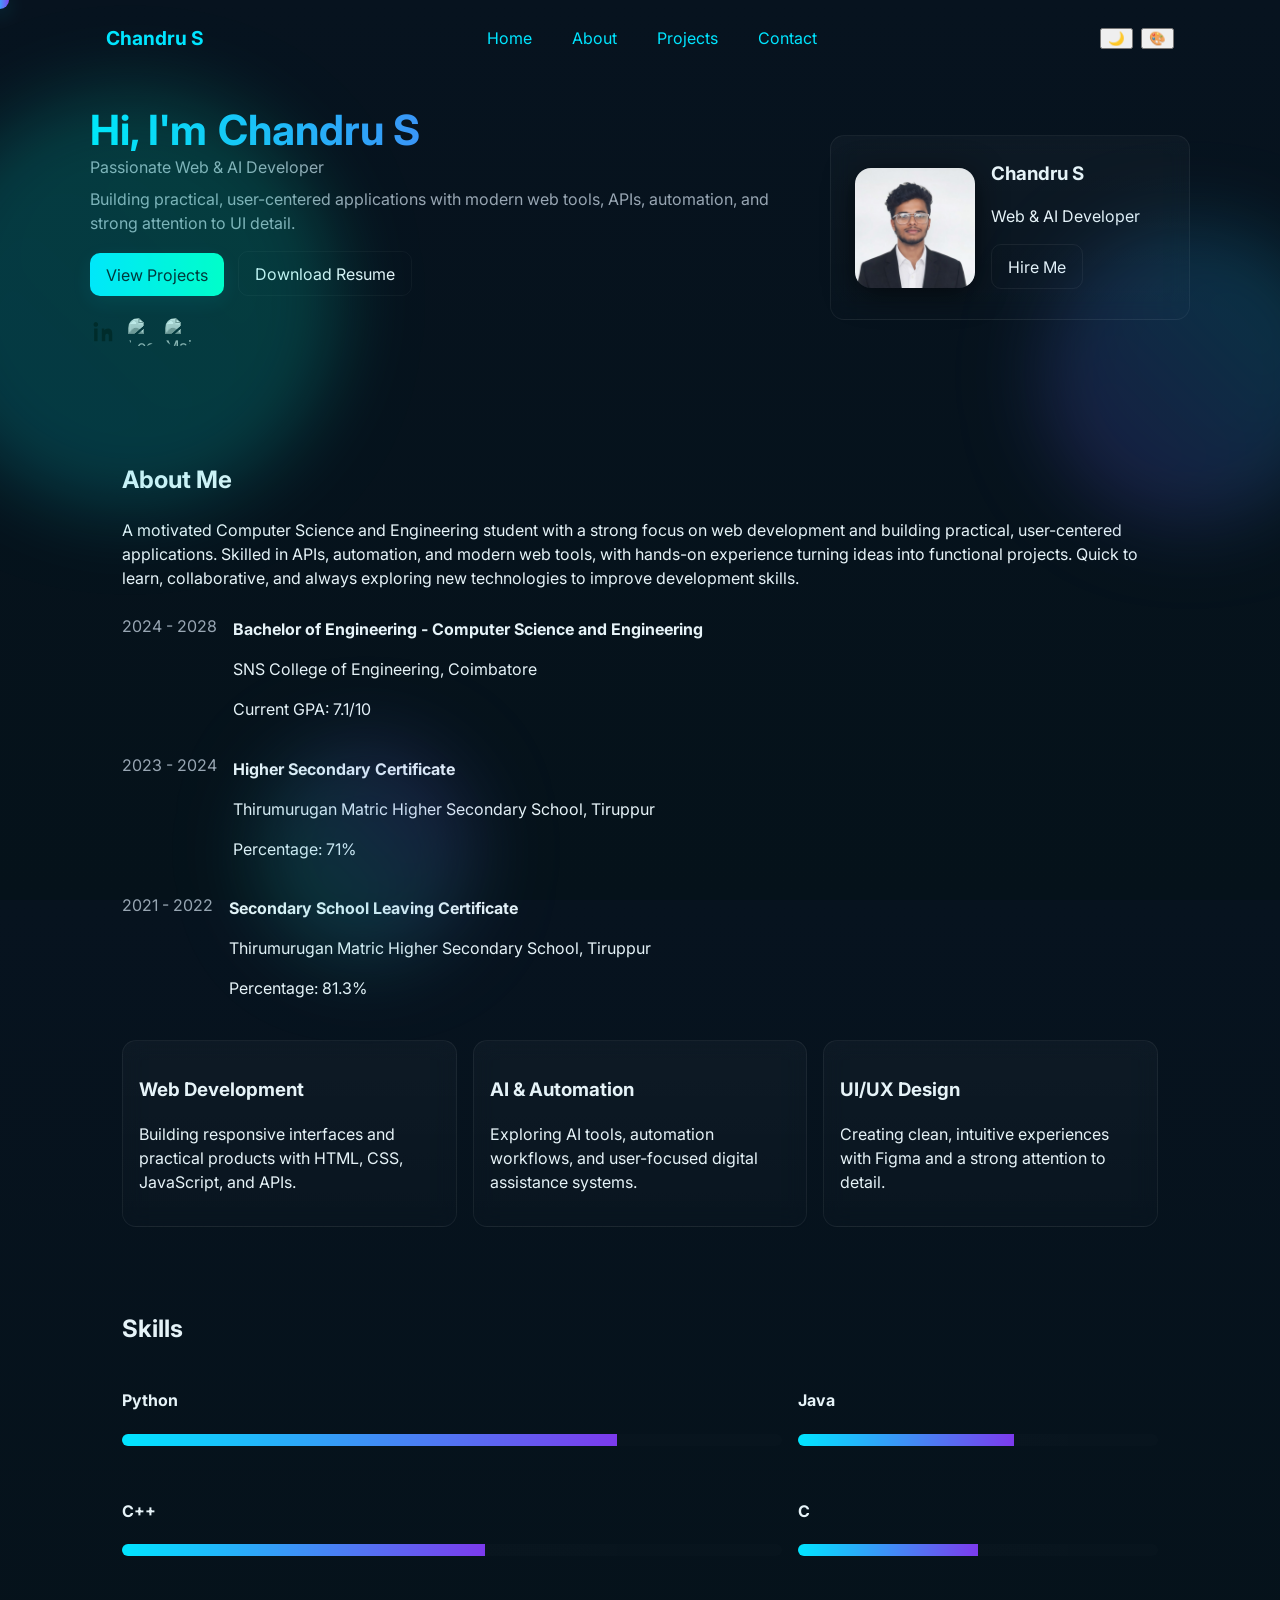
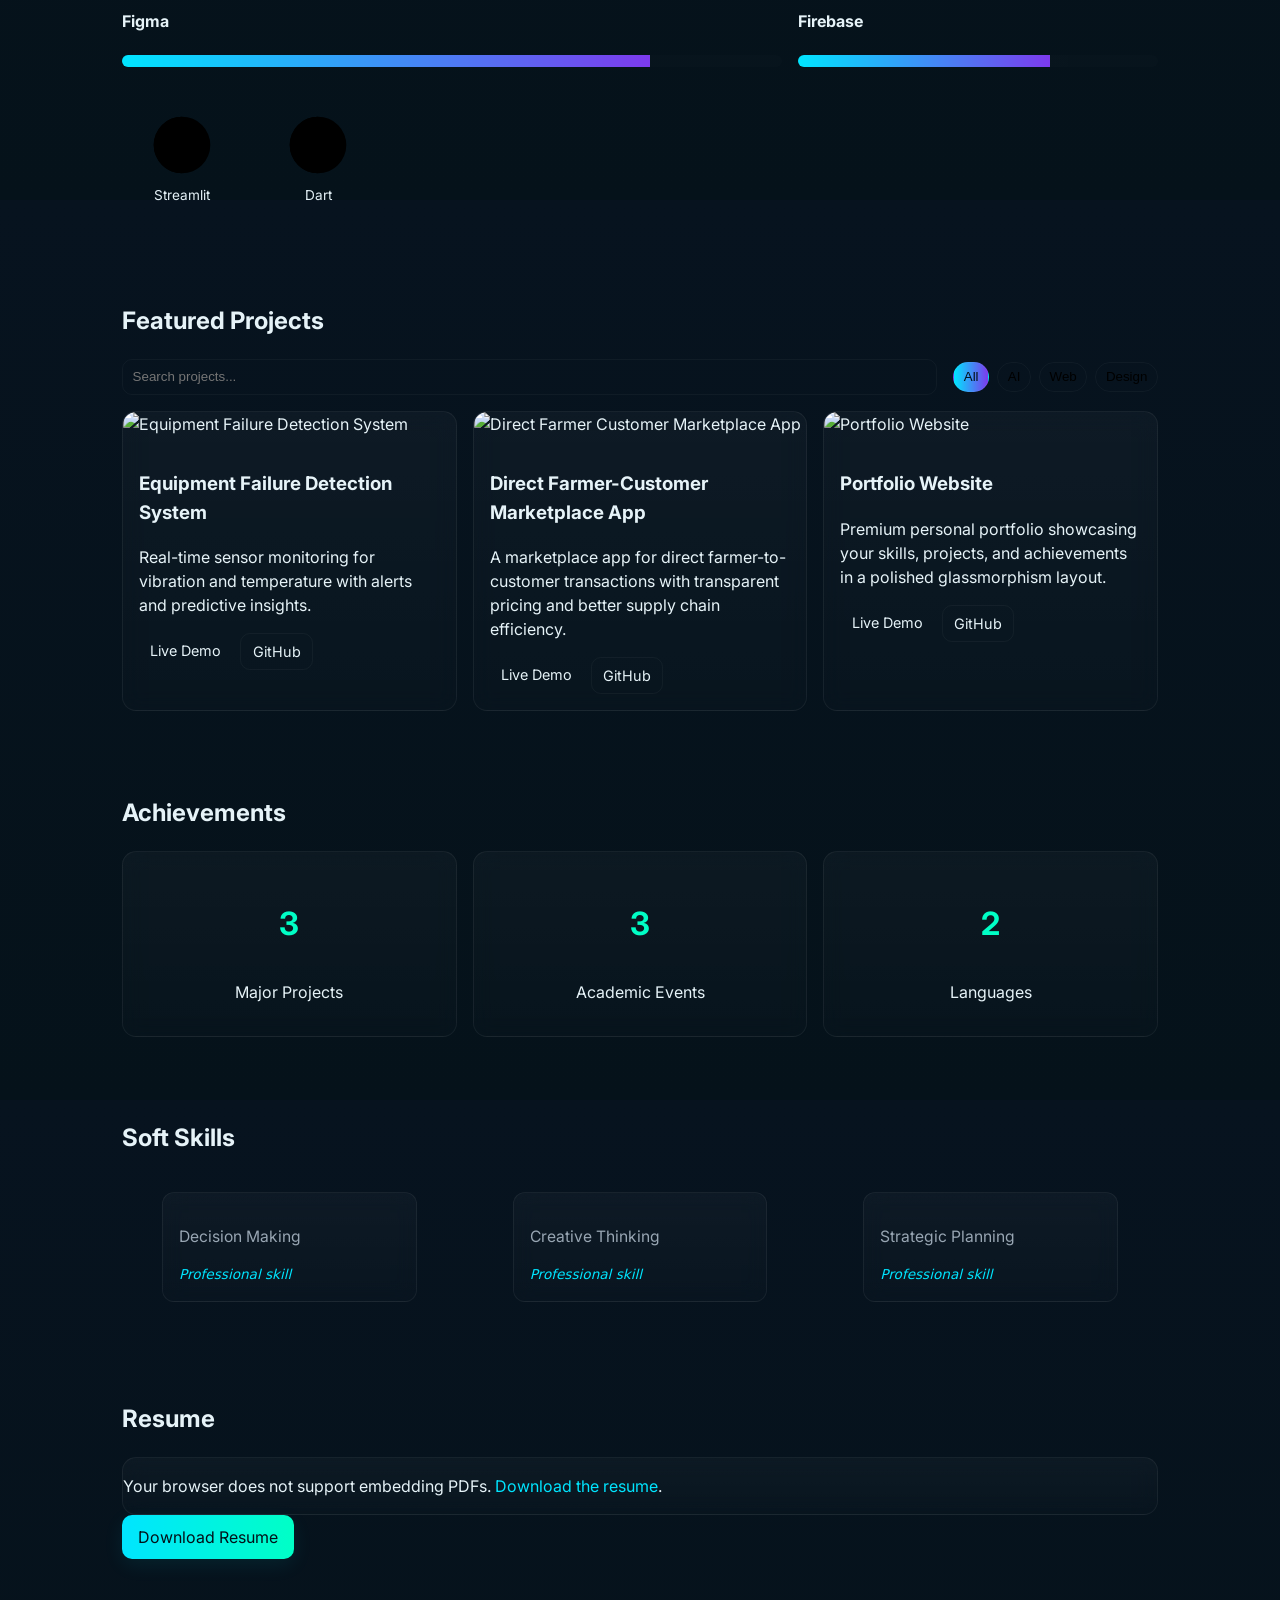
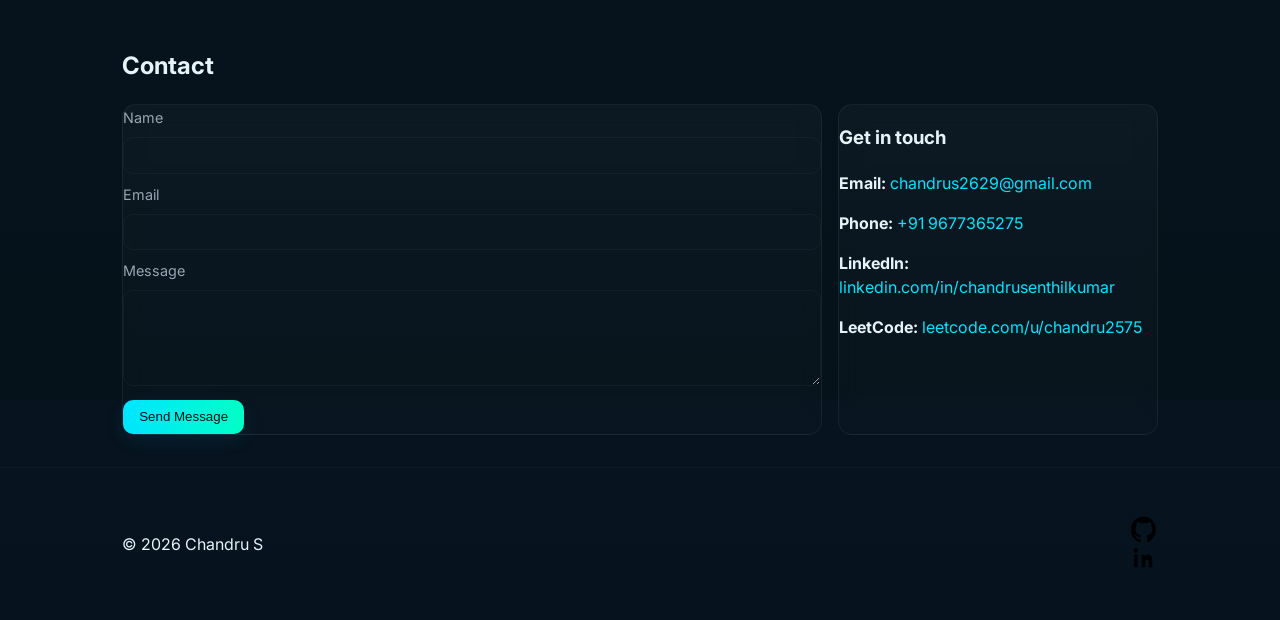
==== commit b8ede993: "Add profile image for Chandru S and update avatar source in index.html" ====
--- a/index.html
+++ b/index.html
@@ -73,7 +73,7 @@
       <div class="hero-right" data-aos="fade-left">
         <div class="profile-card glass">
           <div class="avatar">
-            <img src="assets/images/profile-placeholder.jpg" alt="Chandru S" loading="lazy">
+            <img src="assets/images/profile.jpeg" alt="Chandru S profile photo" loading="lazy">
           </div>
           <div class="profile-meta">
             <h3>Chandru S</h3>
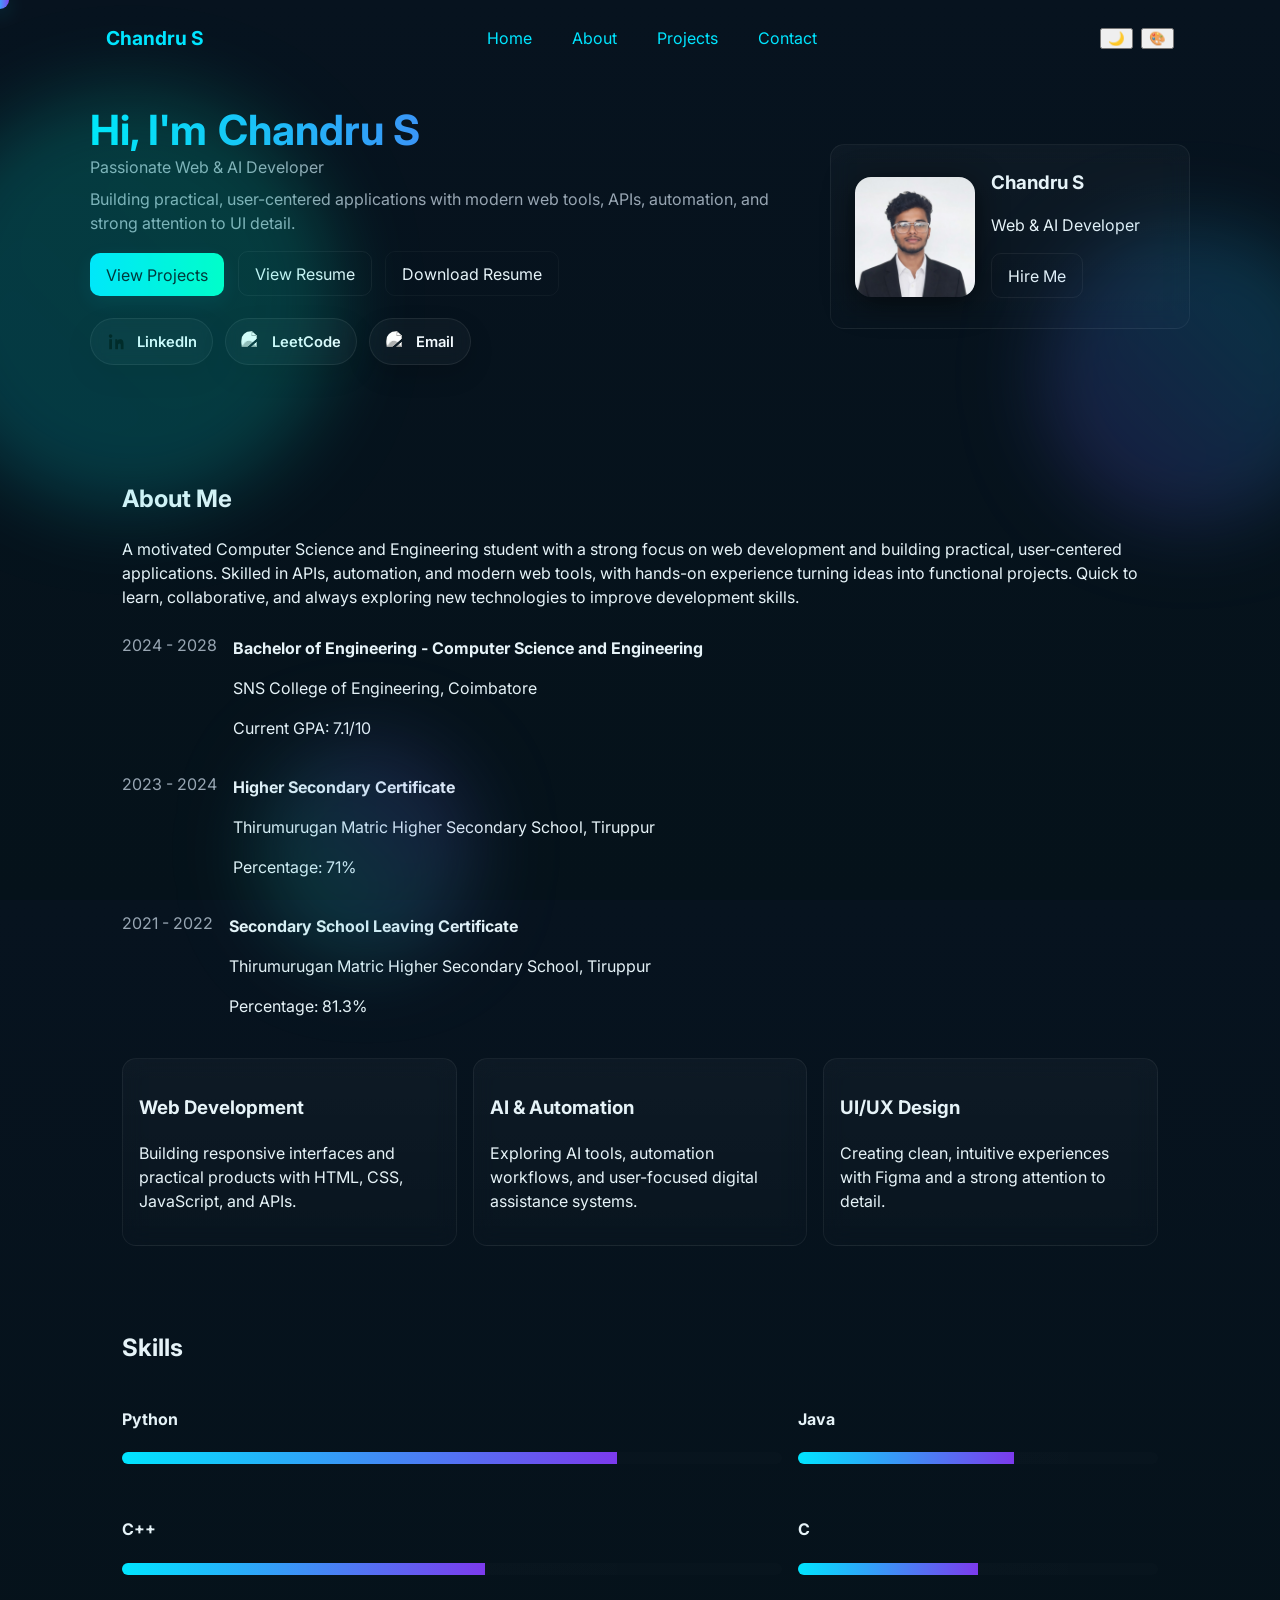
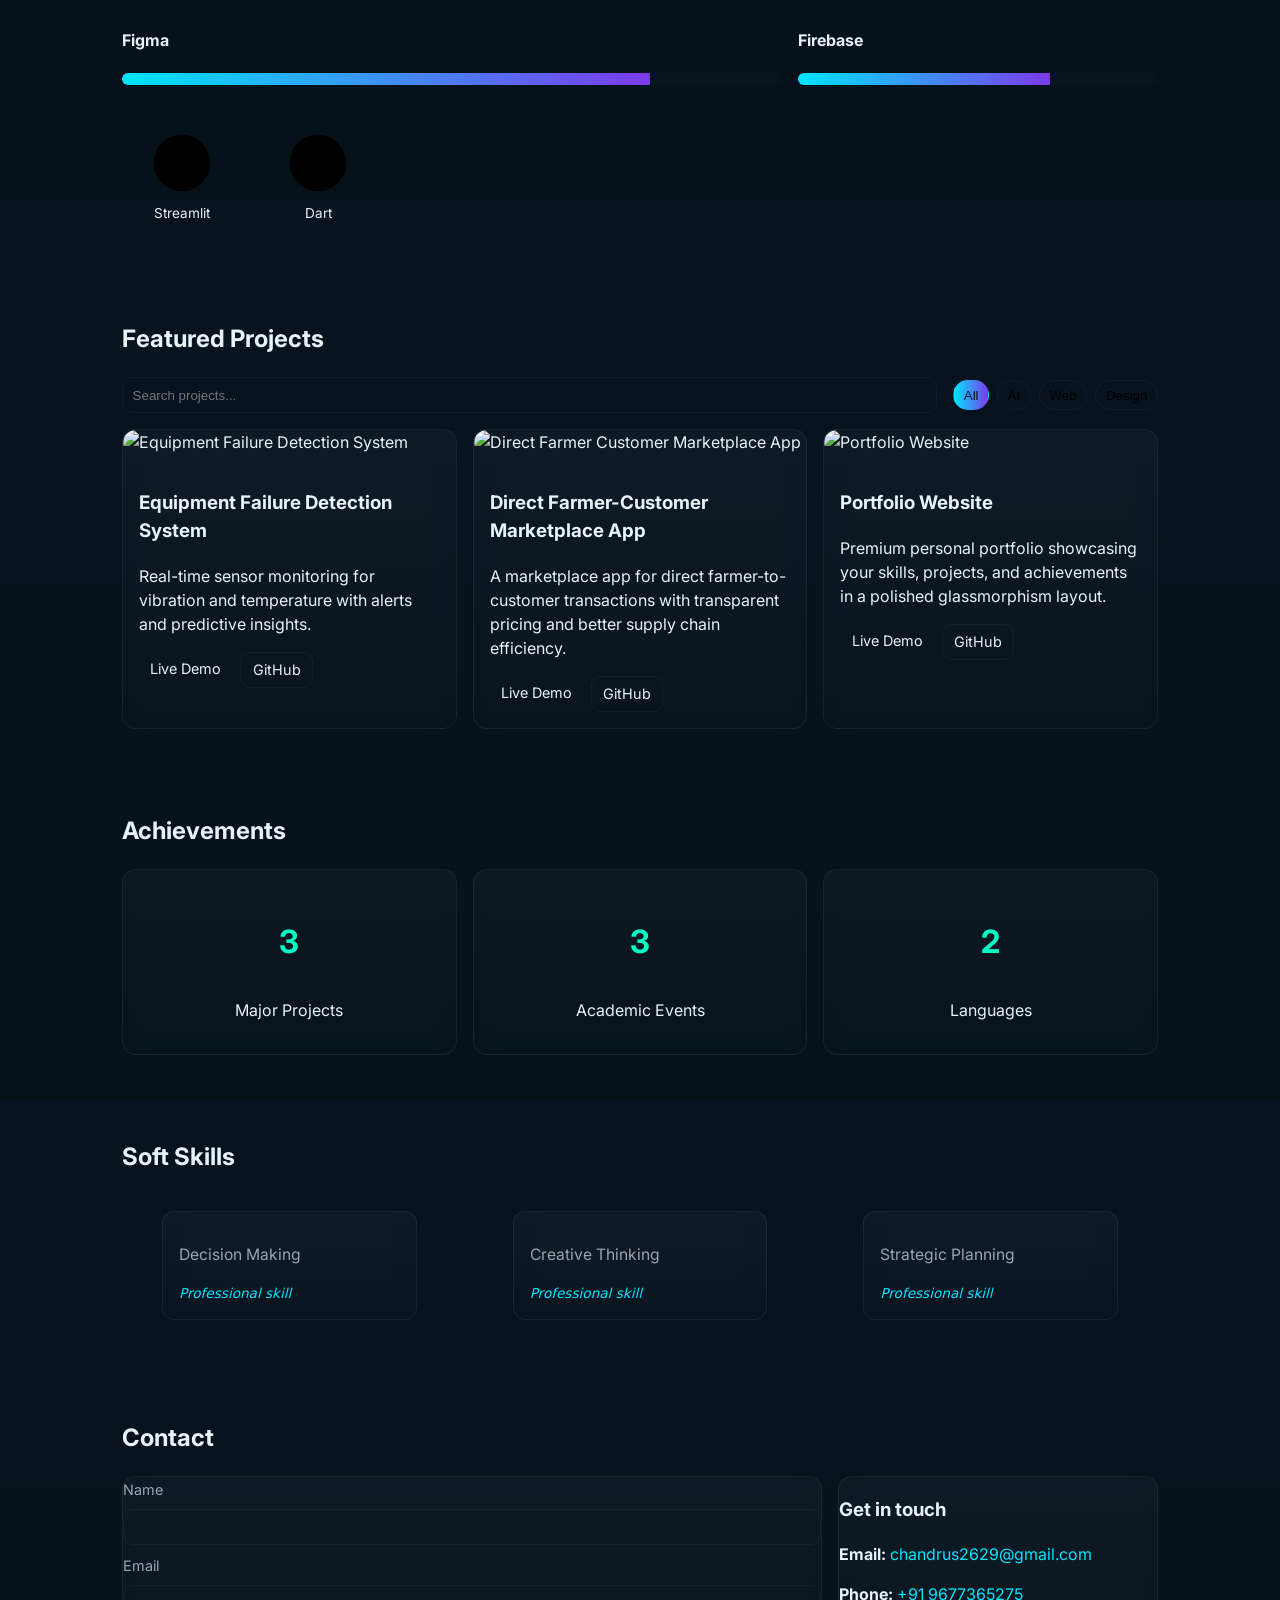
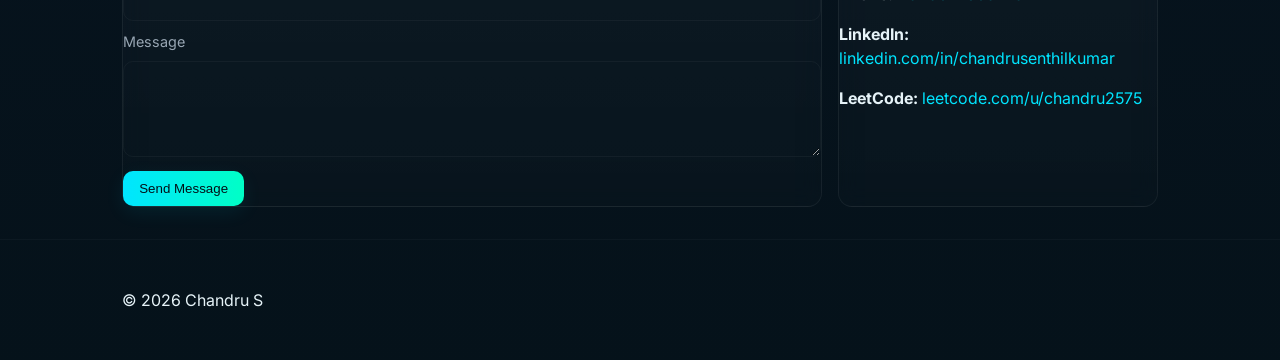
==== commit 9d391c4a: "Enhance social media links with labels and add a resume button in the hero section" ====
--- a/index.html
+++ b/index.html
@@ -62,12 +62,22 @@
         <div class="typing"><span id="typed"></span></div>
         <div class="hero-ctas">
           <a class="btn btn-primary" href="#projects">View Projects</a>
+          <a class="btn btn-outline" href="#resume">View Resume</a>
           <a class="btn btn-ghost" href="resume/ChanS_Resume.pdf" download>Download Resume</a>
         </div>
         <div class="socials" aria-label="Social media">
-          <a href="https://www.linkedin.com/in/chandrusenthilkumar/" target="_blank" rel="noreferrer" aria-label="LinkedIn" class="social"><img src="assets/icons/linkedin.svg" alt="LinkedIn"></a>
-          <a href="https://leetcode.com/u/chandru2575/" target="_blank" rel="noreferrer" aria-label="LeetCode" class="social"><img src="assets/icons/leetcode.svg" alt="LeetCode"></a>
-          <a href="#contact" aria-label="Contact" class="social"><img src="assets/icons/mail.svg" alt="Mail"></a>
+          <a href="https://www.linkedin.com/in/chandrusenthilkumar/" target="_blank" rel="noreferrer" aria-label="LinkedIn" class="social social-link">
+            <img src="assets/icons/linkedin.svg" alt="LinkedIn">
+            <span>LinkedIn</span>
+          </a>
+          <a href="https://leetcode.com/u/chandru2575/" target="_blank" rel="noreferrer" aria-label="LeetCode" class="social social-link">
+            <img src="assets/icons/leetcode.svg" alt="LeetCode">
+            <span>LeetCode</span>
+          </a>
+          <a href="#contact" aria-label="Contact" class="social social-link">
+            <img src="assets/icons/mail.svg" alt="Mail">
+            <span>Email</span>
+          </a>
         </div>
       </div>
       <div class="hero-right" data-aos="fade-left">
@@ -243,16 +253,6 @@
         <blockquote class="testimonial glass"><p>Creative Thinking</p><cite>Professional skill</cite></blockquote>
         <blockquote class="testimonial glass"><p>Strategic Planning</p><cite>Professional skill</cite></blockquote>
       </div>
-    </section>
-
-    <section id="resume" class="resume container" data-aos="fade-up">
-      <h2>Resume</h2>
-      <div class="resume-preview glass">
-        <object data="resume/ChanS_Resume.pdf" type="application/pdf" width="100%" height="500">
-          <p>Your browser does not support embedding PDFs. <a href="resume/ChanS_Resume.pdf">Download the resume</a>.</p>
-        </object>
-      </div>
-      <a class="btn btn-primary" href="resume/ChanS_Resume.pdf" download>Download Resume</a>
     </section>
 
     <section id="contact" class="contact container" data-aos="fade-up">
--- a/css/style.css
+++ b/css/style.css
@@ -45,8 +45,12 @@
 .profile-card{width:100%;padding:1.5rem;display:flex;gap:1rem;align-items:center}
 .profile-card .avatar img{width:120px;height:120px;object-fit:cover;border-radius:16px;box-shadow:0 6px 30px rgba(0,0,0,0.6)}
 .profile-meta h3{margin:0}
-.socials{display:flex;gap:.6rem;margin-top:1rem}
-.social img{width:28px;height:28px;filter:grayscale(1);opacity:.9}
+.socials{display:flex;gap:.75rem;margin-top:1rem;flex-wrap:wrap}
+.social-link{display:inline-flex;align-items:center;gap:.55rem;padding:.7rem .95rem;border:1px solid rgba(255,255,255,0.08);border-radius:999px;background:rgba(255,255,255,0.03);backdrop-filter:blur(8px);box-shadow:0 10px 24px rgba(0,0,0,0.15);transition:transform 220ms ease,box-shadow 220ms ease,border-color 220ms ease,background 220ms ease}
+.social-link img{width:22px;height:22px;filter:grayscale(1) brightness(1.2);opacity:1}
+.social-link span{font-size:.92rem;font-weight:600;color:#f4fbff}
+.social-link:hover{transform:translateY(-3px);border-color:rgba(0,229,255,0.35);box-shadow:0 16px 30px rgba(0,229,255,0.12),0 10px 30px rgba(0,0,0,0.2);background:rgba(0,229,255,0.07)}
+.social-link:focus-visible{outline:2px solid var(--primary);outline-offset:3px}
 /* Glass */
 .glass{background:linear-gradient(180deg, rgba(255,255,255,0.03), rgba(255,255,255,0.01));backdrop-filter:blur(var(--glass-blur));border:1px solid rgba(255,255,255,0.06);border-radius:var(--radius)}
 .card{padding:1rem}
@@ -105,6 +109,7 @@
   .projects-grid{grid-template-columns:1fr}
   .experience-cards{grid-template-columns:1fr}
   .contact-grid{grid-template-columns:1fr}
+  .social-link{width:100%;justify-content:center}
 }
 /* Custom cursor */
 .custom-cursor{position:fixed;left:0;top:0;width:18px;height:18px;border-radius:50%;pointer-events:none;z-index:9999;transform:translate(-50%,-50%);background:linear-gradient(90deg,var(--primary),var(--secondary));box-shadow:0 6px 18px rgba(0,229,255,0.12);mix-blend-mode:screen;transition:width 160ms ease,height 160ms ease,opacity 160ms}
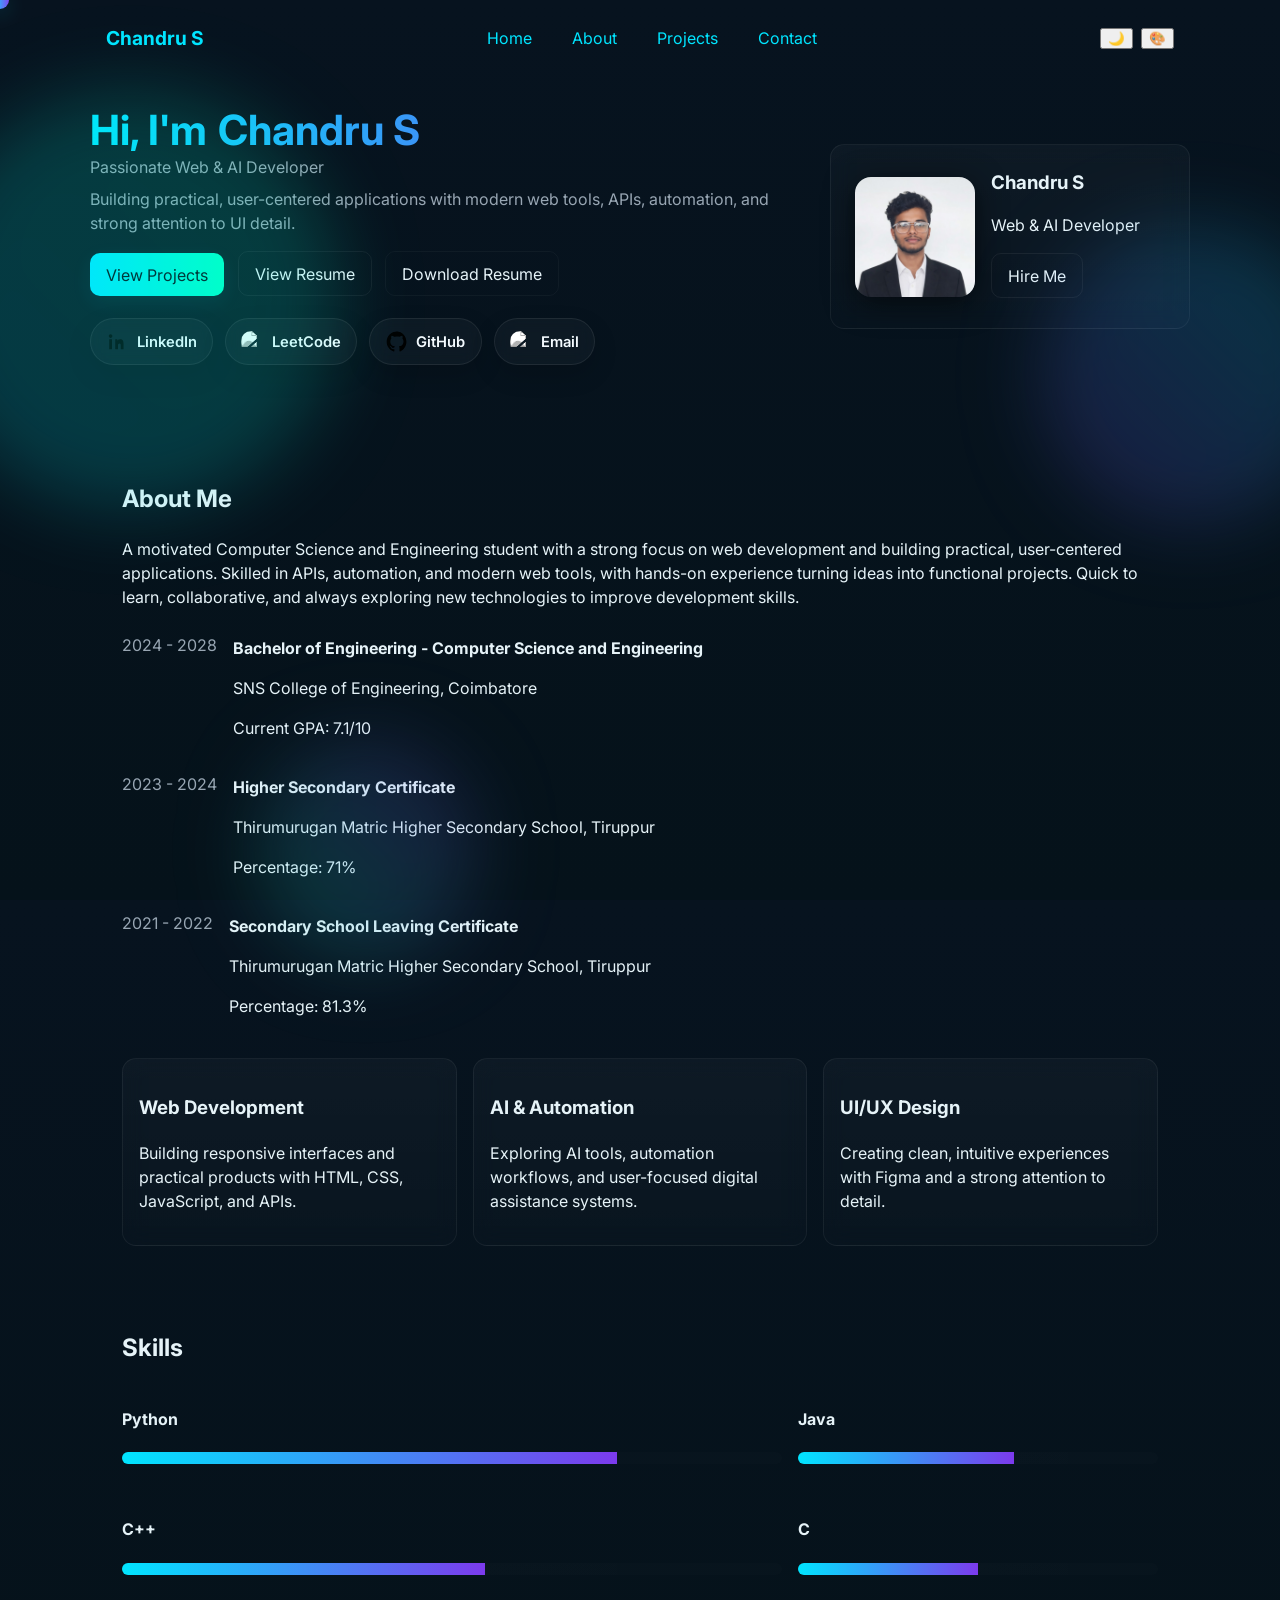
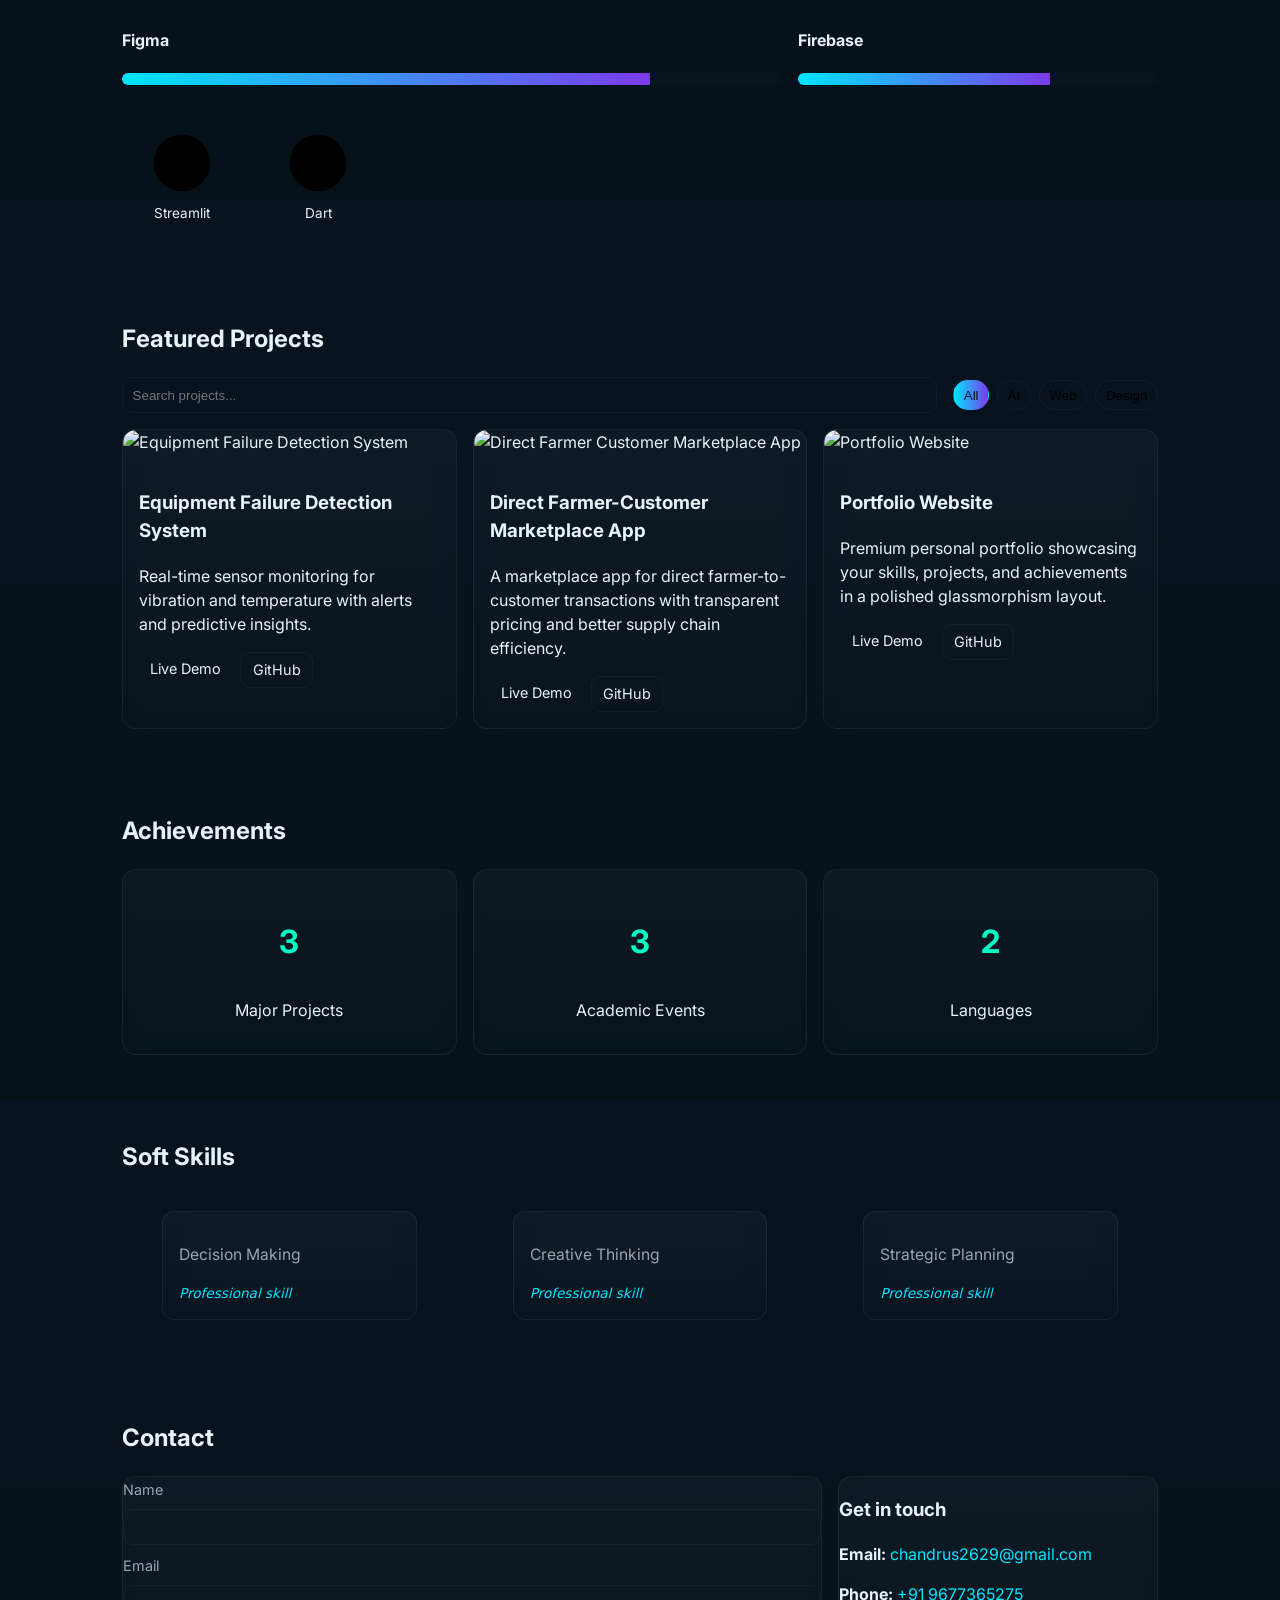
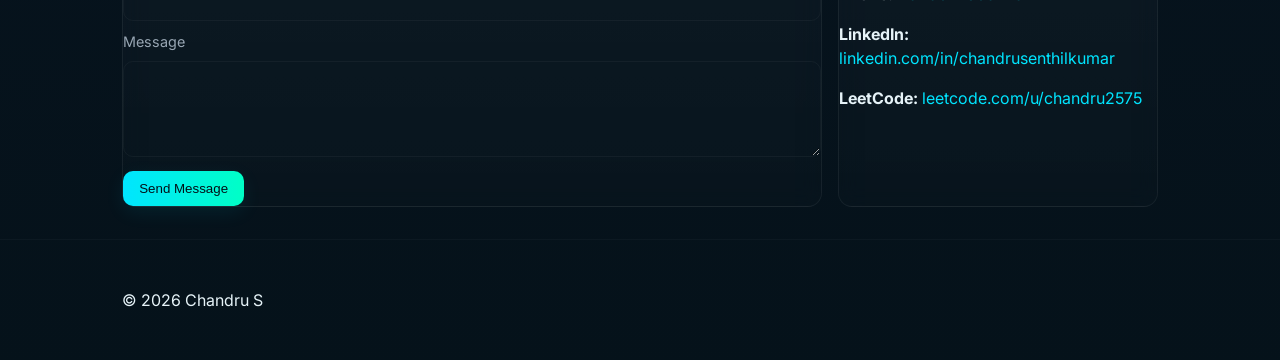
==== commit 99d7ffc1: "Add GitHub links to contact and projects pages for improved accessibility" ====
--- a/index.html
+++ b/index.html
@@ -74,6 +74,10 @@
             <img src="assets/icons/leetcode.svg" alt="LeetCode">
             <span>LeetCode</span>
           </a>
+          <a href="https://github.com/chandru-bit" target="_blank" rel="noreferrer" aria-label="GitHub" class="social social-link">
+            <img src="assets/icons/github.svg" alt="GitHub">
+            <span>GitHub</span>
+          </a>
           <a href="#contact" aria-label="Contact" class="social social-link">
             <img src="assets/icons/mail.svg" alt="Mail">
             <span>Email</span>
@@ -283,7 +287,7 @@
     <div class="container">
       <div class="footer-left">© <span id="year"></span> Chandru S</div>
       <div class="footer-right">
-        <a href="https://github.com/" class="social" target="_blank" rel="noreferrer"><img src="assets/icons/github.svg" alt="GitHub"></a>
+        <a href="https://github.com/chandru-bit" class="social" target="_blank" rel="noreferrer"><img src="assets/icons/github.svg" alt="GitHub"></a>
         <a href="https://www.linkedin.com/in/chandrusenthilkumar/" class="social" target="_blank" rel="noreferrer"><img src="assets/icons/linkedin.svg" alt="LinkedIn"></a>
       </div>
     </div>
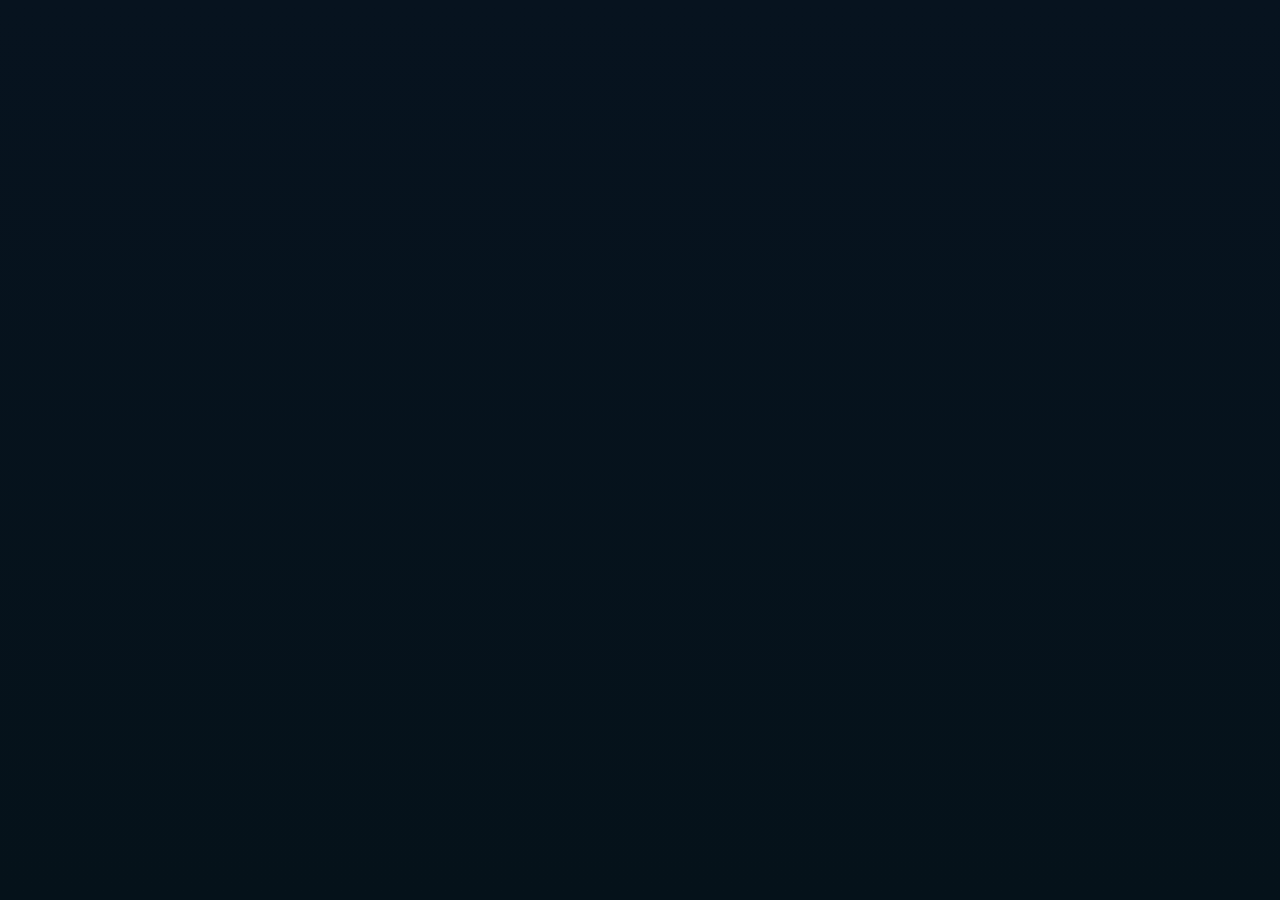
==== commit c0bc5aa3: "Refactor portfolio to use React, update README and index.html for new structure" ====
--- a/index.html
+++ b/index.html
@@ -3,299 +3,19 @@
 <head>
   <meta charset="utf-8">
   <meta name="viewport" content="width=device-width,initial-scale=1">
-  <meta name="description" content="Chandru S — Passionate Web & AI Developer building premium, user-centered digital experiences.">
-  <title>Chandru S — Web & AI Developer</title>
+  <meta name="description" content="Chandru S — React-powered portfolio with interactive projects, skills, and contact experience.">
+  <title>Chandru S — React Portfolio</title>
   <link rel="icon" href="assets/icons/favicon.svg">
+  <link rel="preconnect" href="https://fonts.googleapis.com">
   <link rel="preconnect" href="https://fonts.gstatic.com" crossorigin>
-  <link href="https://fonts.googleapis.com/css2?family=Inter:wght@300;400;600;700;800&display=swap" rel="stylesheet">
-  <link href="https://unpkg.com/aos@2.3.1/dist/aos.css" rel="stylesheet">
+  <link href="https://fonts.googleapis.com/css2?family=Inter:wght@300;400;500;600;700;800&display=swap" rel="stylesheet">
   <link rel="stylesheet" href="css/style.css">
   <link rel="stylesheet" href="css/responsive.css">
-  <script defer src="https://unpkg.com/gsap@3/dist/gsap.min.js"></script>
-  <script defer src="https://cdn.jsdelivr.net/npm/typed.js@2.0.12"></script>
-  <script defer src="https://unpkg.com/aos@2.3.1/dist/aos.js"></script>
-  <script defer src="https://cdn.jsdelivr.net/npm/tsparticles@2/tsparticles.min.js"></script>
-  <script defer src="js/animations.js"></script>
-  <script defer src="js/script.js"></script>
+  <script defer src="https://unpkg.com/react@18/umd/react.production.min.js"></script>
+  <script defer src="https://unpkg.com/react-dom@18/umd/react-dom.production.min.js"></script>
 </head>
-<body class="dark">
-  <div id="loader" aria-hidden="true">
-    <div class="loader-inner">
-      <div class="dot"></div>
-      <div class="dot"></div>
-      <div class="dot"></div>
-    </div>
-  </div>
-
-  <div id="particles"></div>
-
-  <!-- Floating decorative blobs for premium visual flair -->
-  <div class="blobs" aria-hidden="true">
-    <div class="blob blob-1"></div>
-    <div class="blob blob-2"></div>
-    <div class="blob blob-3"></div>
-  </div>
-
-  <header class="site-header">
-    <nav class="nav container" aria-label="Primary">
-      <a class="brand" href="index.html">Chandru S</a>
-      <button id="nav-toggle" aria-expanded="false" aria-controls="nav-menu">Menu</button>
-      <ul id="nav-menu" class="nav-menu" role="menubar">
-        <li><a href="#home">Home</a></li>
-        <li><a href="about.html">About</a></li>
-        <li><a href="projects.html">Projects</a></li>
-        <li><a href="#contact">Contact</a></li>
-      </ul>
-      <div class="nav-actions">
-        <button id="theme-toggle" aria-pressed="false" title="Toggle theme">🌙</button>
-        <button id="color-toggle" title="Switch primary color">🎨</button>
-      </div>
-    </nav>
-  </header>
-
-  <main>
-    <section id="home" class="hero container">
-      <div class="hero-left" data-aos="fade-right">
-        <h1>Hi, I'm <span class="name">Chandru S</span></h1>
-        <p class="title">Passionate Web & AI Developer</p>
-        <p class="tagline">Building practical, user-centered applications with modern web tools, APIs, automation, and strong attention to UI detail.</p>
-        <div class="typing"><span id="typed"></span></div>
-        <div class="hero-ctas">
-          <a class="btn btn-primary" href="#projects">View Projects</a>
-          <a class="btn btn-outline" href="#resume">View Resume</a>
-          <a class="btn btn-ghost" href="resume/ChanS_Resume.pdf" download>Download Resume</a>
-        </div>
-        <div class="socials" aria-label="Social media">
-          <a href="https://www.linkedin.com/in/chandrusenthilkumar/" target="_blank" rel="noreferrer" aria-label="LinkedIn" class="social social-link">
-            <img src="assets/icons/linkedin.svg" alt="LinkedIn">
-            <span>LinkedIn</span>
-          </a>
-          <a href="https://leetcode.com/u/chandru2575/" target="_blank" rel="noreferrer" aria-label="LeetCode" class="social social-link">
-            <img src="assets/icons/leetcode.svg" alt="LeetCode">
-            <span>LeetCode</span>
-          </a>
-          <a href="https://github.com/chandru-bit" target="_blank" rel="noreferrer" aria-label="GitHub" class="social social-link">
-            <img src="assets/icons/github.svg" alt="GitHub">
-            <span>GitHub</span>
-          </a>
-          <a href="#contact" aria-label="Contact" class="social social-link">
-            <img src="assets/icons/mail.svg" alt="Mail">
-            <span>Email</span>
-          </a>
-        </div>
-      </div>
-      <div class="hero-right" data-aos="fade-left">
-        <div class="profile-card glass">
-          <div class="avatar">
-            <img src="assets/images/profile.jpeg" alt="Chandru S profile photo" loading="lazy">
-          </div>
-          <div class="profile-meta">
-            <h3>Chandru S</h3>
-            <p>Web & AI Developer</p>
-            <a href="contact.html" class="btn btn-outline">Hire Me</a>
-          </div>
-        </div>
-      </div>
-    </section>
-
-    <section id="about" class="about container" aria-labelledby="about-heading" data-aos="fade-up">
-      <h2 id="about-heading">About Me</h2>
-      <p>A motivated Computer Science and Engineering student with a strong focus on web development and building practical, user-centered applications. Skilled in APIs, automation, and modern web tools, with hands-on experience turning ideas into functional projects. Quick to learn, collaborative, and always exploring new technologies to improve development skills.</p>
-
-      <div class="timeline">
-        <div class="timeline-item">
-          <div class="timeline-year">2024 - 2028</div>
-          <div class="timeline-body">
-            <h4>Bachelor of Engineering - Computer Science and Engineering</h4>
-            <p>SNS College of Engineering, Coimbatore</p>
-            <p>Current GPA: 7.1/10</p>
-          </div>
-        </div>
-        <div class="timeline-item">
-          <div class="timeline-year">2023 - 2024</div>
-          <div class="timeline-body">
-            <h4>Higher Secondary Certificate</h4>
-            <p>Thirumurugan Matric Higher Secondary School, Tiruppur</p>
-            <p>Percentage: 71%</p>
-          </div>
-        </div>
-        <div class="timeline-item">
-          <div class="timeline-year">2021 - 2022</div>
-          <div class="timeline-body">
-            <h4>Secondary School Leaving Certificate</h4>
-            <p>Thirumurugan Matric Higher Secondary School, Tiruppur</p>
-            <p>Percentage: 81.3%</p>
-          </div>
-        </div>
-      </div>
-
-      <div class="experience-cards">
-        <article class="card glass" data-aos="fade-up">
-          <h3>Web Development</h3>
-          <p>Building responsive interfaces and practical products with HTML, CSS, JavaScript, and APIs.</p>
-        </article>
-        <article class="card glass" data-aos="fade-up" data-aos-delay="100">
-          <h3>AI & Automation</h3>
-          <p>Exploring AI tools, automation workflows, and user-focused digital assistance systems.</p>
-        </article>
-        <article class="card glass" data-aos="fade-up" data-aos-delay="200">
-          <h3>UI/UX Design</h3>
-          <p>Creating clean, intuitive experiences with Figma and a strong attention to detail.</p>
-        </article>
-      </div>
-    </section>
-
-    <section id="skills" class="skills container" data-aos="fade-up">
-      <h2>Skills</h2>
-      <div class="skills-grid">
-        <div class="skill">
-          <h4>Python</h4>
-          <div class="skill-bar"><div class="fill" style="--pct:75%"></div></div>
-        </div>
-        <div class="skill">
-          <h4>Java</h4>
-          <div class="skill-bar"><div class="fill" style="--pct:60%"></div></div>
-        </div>
-        <div class="skill">
-          <h4>C++</h4>
-          <div class="skill-bar"><div class="fill" style="--pct:55%"></div></div>
-        </div>
-        <div class="skill">
-          <h4>C</h4>
-          <div class="skill-bar"><div class="fill" style="--pct:50%"></div></div>
-        </div>
-        <div class="skill">
-          <h4>Figma</h4>
-          <div class="skill-bar"><div class="fill" style="--pct:80%"></div></div>
-        </div>
-        <div class="skill">
-          <h4>Firebase</h4>
-          <div class="skill-bar"><div class="fill" style="--pct:70%"></div></div>
-        </div>
-        <div class="skill-circles">
-          <div class="circle" data-pct="85"><svg viewBox="0 0 36 36"><path class="bg" d="M18 2.0845a15.9155 15.9155 0 1 0 0 31.831 15.9155 15.9155 0 1 0 0-31.831"/><path class="meter" d="M18 2.0845a15.9155 15.9155 0 1 0 0 31.831" stroke-dasharray="85,100"/></svg><span>Streamlit</span></div>
-          <div class="circle" data-pct="80"><svg viewBox="0 0 36 36"><path class="bg" d="M18 2.0845a15.9155 15.9155 0 1 0 0 31.831 15.9155 15.9155 0 1 0 0-31.831"/><path class="meter" d="M18 2.0845a15.9155 15.9155 0 1 0 0 31.831" stroke-dasharray="80,100"/></svg><span>Dart</span></div>
-        </div>
-      </div>
-    </section>
-
-    <section id="projects" class="projects container" data-aos="fade-up">
-      <h2>Featured Projects</h2>
-
-      <div class="projects-controls">
-        <input id="project-search" placeholder="Search projects..." aria-label="Search projects">
-        <div class="filters">
-          <button class="filter active" data-filter="all">All</button>
-          <button class="filter" data-filter="ai">AI</button>
-          <button class="filter" data-filter="web">Web</button>
-          <button class="filter" data-filter="design">Design</button>
-        </div>
-      </div>
-
-      <div class="projects-grid" id="projects-grid">
-        <article class="project-card glass" data-category="ai" data-aos="zoom-in">
-          <img src="assets/images/project1.jpg" alt="Equipment Failure Detection System" loading="lazy">
-          <div class="project-body">
-            <h3>Equipment Failure Detection System</h3>
-            <p>Real-time sensor monitoring for vibration and temperature with alerts and predictive insights.</p>
-            <div class="project-actions">
-              <a class="btn btn-sm" href="#">Live Demo</a>
-              <a class="btn btn-ghost btn-sm" href="#">GitHub</a>
-            </div>
-          </div>
-        </article>
-
-        <article class="project-card glass" data-category="web design" data-aos="zoom-in" data-aos-delay="100">
-          <img src="assets/images/project2.jpg" alt="Direct Farmer Customer Marketplace App" loading="lazy">
-          <div class="project-body">
-            <h3>Direct Farmer-Customer Marketplace App</h3>
-            <p>A marketplace app for direct farmer-to-customer transactions with transparent pricing and better supply chain efficiency.</p>
-            <div class="project-actions">
-              <a class="btn btn-sm" href="#">Live Demo</a>
-              <a class="btn btn-ghost btn-sm" href="#">GitHub</a>
-            </div>
-          </div>
-        </article>
-
-        <article class="project-card glass" data-category="web design" data-aos="zoom-in" data-aos-delay="200">
-          <img src="assets/images/project3.jpg" alt="Portfolio Website" loading="lazy">
-          <div class="project-body">
-            <h3>Portfolio Website</h3>
-            <p>Premium personal portfolio showcasing your skills, projects, and achievements in a polished glassmorphism layout.</p>
-            <div class="project-actions">
-              <a class="btn btn-sm" href="#">Live Demo</a>
-              <a class="btn btn-ghost btn-sm" href="#">GitHub</a>
-            </div>
-          </div>
-        </article>
-      </div>
-
-    </section>
-
-    <section id="achievements" class="achievements container" data-aos="fade-up">
-      <h2>Achievements</h2>
-      <div class="stats">
-        <div class="stat card glass">
-          <h3 class="count" data-target="3">0</h3>
-          <p>Major Projects</p>
-        </div>
-        <div class="stat card glass">
-          <h3 class="count" data-target="3">0</h3>
-          <p>Academic Events</p>
-        </div>
-        <div class="stat card glass">
-          <h3 class="count" data-target="2">0</h3>
-          <p>Languages</p>
-        </div>
-      </div>
-    </section>
-
-    <section id="testimonials" class="testimonials container" data-aos="fade-up">
-      <h2>Soft Skills</h2>
-      <div class="testimonials-grid">
-        <blockquote class="testimonial glass"><p>Decision Making</p><cite>Professional skill</cite></blockquote>
-        <blockquote class="testimonial glass"><p>Creative Thinking</p><cite>Professional skill</cite></blockquote>
-        <blockquote class="testimonial glass"><p>Strategic Planning</p><cite>Professional skill</cite></blockquote>
-      </div>
-    </section>
-
-    <section id="contact" class="contact container" data-aos="fade-up">
-      <h2>Contact</h2>
-      <div class="contact-grid">
-        <form id="contact-form" class="contact-form glass" novalidate>
-          <label for="name">Name</label>
-          <input id="name" name="name" required>
-          <label for="email">Email</label>
-          <input id="email" name="email" type="email" required>
-          <label for="message">Message</label>
-          <textarea id="message" name="message" rows="5" required></textarea>
-          <button class="btn btn-primary" type="submit">Send Message</button>
-        </form>
-        <aside class="contact-info glass">
-          <h3>Get in touch</h3>
-          <p><strong>Email:</strong> <a href="mailto:chandrus2629@gmail.com">chandrus2629@gmail.com</a></p>
-          <p><strong>Phone:</strong> <a href="tel:+919677365275">+91 9677365275</a></p>
-          <p><strong>LinkedIn:</strong> <a href="https://www.linkedin.com/in/chandrusenthilkumar/" target="_blank" rel="noreferrer">linkedin.com/in/chandrusenthilkumar</a></p>
-          <p><strong>LeetCode:</strong> <a href="https://leetcode.com/u/chandru2575/" target="_blank" rel="noreferrer">leetcode.com/u/chandru2575</a></p>
-        </aside>
-      </div>
-    </section>
-
-  </main>
-
-  <footer class="site-footer">
-    <div class="container">
-      <div class="footer-left">© <span id="year"></span> Chandru S</div>
-      <div class="footer-right">
-        <a href="https://github.com/chandru-bit" class="social" target="_blank" rel="noreferrer"><img src="assets/icons/github.svg" alt="GitHub"></a>
-        <a href="https://www.linkedin.com/in/chandrusenthilkumar/" class="social" target="_blank" rel="noreferrer"><img src="assets/icons/linkedin.svg" alt="LinkedIn"></a>
-      </div>
-    </div>
-    <button id="back-to-top" title="Back to top">↑</button>
-  </footer>
-
-  <!-- Custom cursor -->
-  <div id="custom-cursor" class="custom-cursor" aria-hidden="true"></div>
-
+<body>
+  <div id="root"></div>
+  <script defer src="js/app.js"></script>
 </body>
 </html>
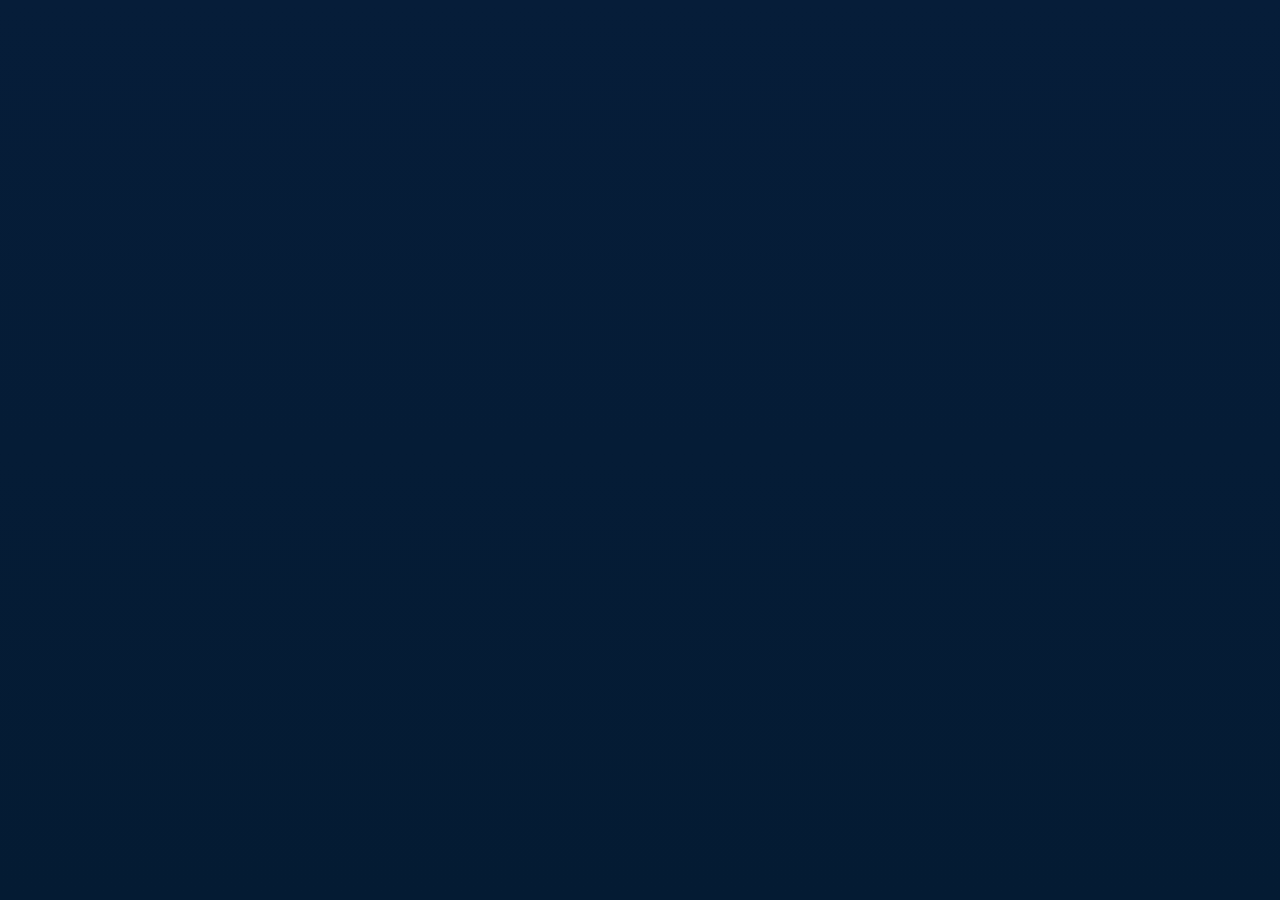
==== commit 463c1c73: "Add Netlify Forms integration for contact form and update README" ====
--- a/index.html
+++ b/index.html
@@ -16,6 +16,13 @@
 </head>
 <body>
   <div id="root"></div>
+  <form name="contact" netlify netlify-honeypot="bot-field" hidden>
+    <input type="hidden" name="form-name" value="contact">
+    <input type="hidden" name="bot-field">
+    <input type="text" name="name">
+    <input type="email" name="email">
+    <textarea name="message"></textarea>
+  </form>
   <script defer src="js/app.js"></script>
 </body>
 </html>
--- a/css/style.css
+++ b/css/style.css
@@ -1,11 +1,11 @@
 /* Global styles - Glassmorphism premium theme */
 :root{
-  --bg:#07131F;
+  --bg:#041B33;
   --card-bg:rgba(255,255,255,0.03);
-  --glass:rgba(255,255,255,0.04);
-  --primary:#00E5FF;
-  --secondary:#7C3AED;
-  --accent:#00FFC6;
+  --glass:rgba(255,255,255,0.08);
+  --primary:#4FD1FF;
+  --secondary:#1D4ED8;
+  --accent:#7DD3FC;
   --muted:#98a6b3;
   --radius:14px;
   --glass-blur:10px;
@@ -15,11 +15,14 @@
 }
 *{box-sizing:border-box}
 html,body{height:100%}
-body{margin:0;background:linear-gradient(180deg,#07131F 0%, #05121A 100%);color:#e6f3f8;line-height:1.5;min-height:100vh}
+body{margin:0;background:linear-gradient(180deg,#061D39 0%, #041B33 100%);color:#ffffff;line-height:1.5;min-height:100vh}
 .container{max-width:var(--container);margin:0 auto;padding:2rem}
 a{color:var(--primary);text-decoration:none}
 button{cursor:pointer}
 img{max-width:100%;display:block;border-radius:10px}
+body,button,input,textarea,select{color:#ffffff}
+main section{padding:4rem 0}
+main section > h2{margin:0 0 1.25rem}
 /* Loader */
 #loader{position:fixed;inset:0;display:flex;align-items:center;justify-content:center;background:var(--bg);z-index:9999}
 #loader .dot{width:12px;height:12px;margin:8px;background:var(--primary);border-radius:50%;animation:loader 1s infinite}
@@ -28,7 +31,7 @@
 @keyframes loader{0%{transform:translateY(0)}50%{transform:translateY(-8px)}100%{transform:translateY(0)}}
 /* Header */
 .site-header{position:sticky;top:16px;z-index:30}
-.nav{display:flex;align-items:center;justify-content:space-between;padding:0.5rem 1rem}
+.nav{display:flex;align-items:center;justify-content:space-between;gap:1rem;padding:0.5rem 1rem}
 .brand{font-weight:700;color:var(--primary);font-size:1.2rem}
 #nav-toggle{display:none;background:transparent;border:none;color:var(--muted)}
 .nav-menu{display:flex;gap:1rem;list-style:none;margin:0;padding:0}
@@ -36,16 +39,18 @@
 .nav-menu a:hover{background:linear-gradient(90deg,rgba(0,229,255,0.06),rgba(124,58,237,0.04))}
 .nav-actions{display:flex;gap:.5rem;align-items:center}
 /* Hero */
-.hero{display:grid;grid-template-columns:1fr 360px;gap:2rem;align-items:center;padding:4rem 0}
-.hero-left h1{font-size:2.4rem;margin:0}
+.hero{display:grid;grid-template-columns:minmax(0,1.1fr) minmax(320px,0.9fr);gap:2rem;align-items:start;padding:4rem 0}
+.hero-left,.hero-right{display:grid;gap:1rem}
+.hero-left h1{font-size:clamp(2.2rem,4vw,3.5rem);margin:0;max-width:11ch;line-height:1.05;word-break:break-word}
 .hero-left .title{color:var(--muted);margin:.25rem 0}
 .tagline{margin:.5rem 0 1rem;color:var(--muted)}
 .typing{font-weight:600;color:var(--accent);margin-bottom:1rem}
-.hero-ctas .btn{margin-right:.6rem}
-.profile-card{width:100%;padding:1.5rem;display:flex;gap:1rem;align-items:center}
+.hero-ctas{display:flex;flex-wrap:wrap;gap:.75rem;align-items:center}
+.hero-ctas .btn{margin-right:0}
+.profile-card{width:100%;padding:1.5rem;display:flex;gap:1rem;align-items:center;justify-content:flex-start}
 .profile-card .avatar img{width:120px;height:120px;object-fit:cover;border-radius:16px;box-shadow:0 6px 30px rgba(0,0,0,0.6)}
 .profile-meta h3{margin:0}
-.socials{display:flex;gap:.75rem;margin-top:1rem;flex-wrap:wrap}
+.socials{display:flex;gap:.75rem;margin-top:1rem;flex-wrap:wrap;align-items:stretch}
 .social-link{display:inline-flex;align-items:center;gap:.55rem;padding:.7rem .95rem;border:1px solid rgba(255,255,255,0.08);border-radius:999px;background:rgba(255,255,255,0.03);backdrop-filter:blur(8px);box-shadow:0 10px 24px rgba(0,0,0,0.15);transition:transform 220ms ease,box-shadow 220ms ease,border-color 220ms ease,background 220ms ease}
 .social-link img{width:22px;height:22px;filter:grayscale(1) brightness(1.2);opacity:1}
 .social-link span{font-size:.92rem;font-weight:600;color:#f4fbff}
@@ -55,18 +60,18 @@
 .glass{background:linear-gradient(180deg, rgba(255,255,255,0.03), rgba(255,255,255,0.01));backdrop-filter:blur(var(--glass-blur));border:1px solid rgba(255,255,255,0.06);border-radius:var(--radius)}
 .card{padding:1rem}
 .btn{display:inline-block;padding:.6rem 1rem;border-radius:10px;border:none;background:transparent;color:inherit;transition:var(--transition)}
-.btn-primary{background:linear-gradient(90deg,var(--primary),var(--accent));color:#021018;box-shadow:0 6px 20px rgba(0,229,255,0.08);}
+.btn-primary{background:linear-gradient(90deg,var(--primary),var(--secondary));color:#ffffff;box-shadow:0 6px 20px rgba(0,229,255,0.12);}
 .btn-outline{border:1px solid rgba(255,255,255,0.06)}
 .btn-ghost{background:transparent;border:1px solid rgba(255,255,255,0.04);}
 .btn-sm{padding:.4rem .7rem;font-size:.9rem}
 /* About timeline */
 .timeline{margin:1.5rem 0}
-.timeline-item{display:flex;gap:1rem;margin:1rem 0}
+.timeline-item{display:flex;gap:1rem;margin:1rem 0;align-items:flex-start}
 .timeline-year{min-width:80px;color:var(--muted)}
 .timeline-body h4{margin:.2rem 0}
-.experience-cards{display:grid;grid-template-columns:repeat(3,1fr);gap:1rem;margin-top:1.2rem}
+.experience-cards{display:grid;grid-template-columns:repeat(3,1fr);gap:1rem;margin-top:1.2rem;align-items:stretch}
 /* Skills */
-.skills-grid{display:grid;grid-template-columns:1fr 360px;gap:1rem}
+.skills-grid{display:grid;grid-template-columns:minmax(0,1fr) 360px;gap:1rem;align-items:start}
 .skill{margin-bottom:1rem}
 .skill-bar{height:12px;background:linear-gradient(90deg,rgba(255,255,255,0.02),rgba(255,255,255,0.01));border-radius:999px;overflow:hidden}
 .skill-bar .fill{height:100%;background:linear-gradient(90deg,var(--primary),var(--secondary));width:var(--pct,70%);transition:width 800ms}
@@ -75,26 +80,27 @@
 .circle svg{width:64px;height:64px}
 .circle span{margin-top:.5rem;font-size:.85rem}
 /* Projects */
-.projects-controls{display:flex;gap:1rem;align-items:center;margin-bottom:1rem}
+.projects-controls{display:flex;gap:1rem;align-items:flex-end;justify-content:space-between;flex-wrap:wrap;margin-bottom:1rem}
 #project-search{flex:1;padding:.6rem;border-radius:10px;border:1px solid rgba(255,255,255,0.04);background:transparent;color:inherit}
-.filters{display:flex;gap:.5rem}
+.filters{display:flex;gap:.5rem;flex-wrap:wrap}
 .filter{padding:.4rem .6rem;border-radius:999px;border:1px solid rgba(255,255,255,0.04);background:transparent}
-.filter.active{background:linear-gradient(90deg,var(--primary),var(--secondary));color:#021018}
-.projects-grid{display:grid;grid-template-columns:repeat(3,1fr);gap:1rem}
+.filter.active{background:linear-gradient(90deg,var(--primary),var(--secondary));color:#ffffff}
+.projects-grid{display:grid;grid-template-columns:repeat(3,minmax(0,1fr));gap:1rem;align-items:stretch}
 .project-card{overflow:hidden}
 .project-body{padding:1rem}
 .project-actions{display:flex;gap:.5rem;margin-top:.75rem}
 /* Achievements */
-.stats{display:flex;gap:1rem}
+.stats{display:grid;grid-template-columns:repeat(3,minmax(0,1fr));gap:1rem;align-items:stretch}
 .stat{flex:1;text-align:center;padding:1rem}
 .count{font-size:2rem;color:var(--accent)}
 /* Contact */
-.contact-grid{display:grid;grid-template-columns:1fr 320px;gap:1rem}
+.contact-grid{display:grid;grid-template-columns:minmax(0,1fr) 320px;gap:1rem;align-items:start}
 .contact-form input,.contact-form textarea{width:100%;padding:.6rem;margin:.5rem 0;border-radius:10px;border:1px solid rgba(255,255,255,0.04);background:transparent;color:inherit}
 .contact-form label{font-size:.9rem;color:var(--muted)}
 /* Footer */
 .site-footer{padding:1rem 0;border-top:1px solid rgba(255,255,255,0.03);position:relative}
-.site-footer .container{display:flex;align-items:center;justify-content:space-between}
+.site-footer .container{display:flex;align-items:center;justify-content:space-between;gap:1rem}
+#footer-socials,.footer-socials{display:flex;align-items:center;gap:.75rem}
 #back-to-top{position:fixed;right:20px;bottom:20px;background:var(--primary);border:none;color:#021018;padding:.6rem;border-radius:999px;display:none}
 /* Utilities */
 .container.narrow{max-width:900px}
@@ -102,14 +108,19 @@
 @media (max-width:900px){
   .hero{grid-template-columns:1fr;}
   .experience-cards{grid-template-columns:repeat(2,1fr)}
+  .stats{grid-template-columns:repeat(2,minmax(0,1fr))}
+  .contact-grid{grid-template-columns:1fr}
 }
 @media (max-width:640px){
   .nav-menu{display:none}
   #nav-toggle{display:inline-block}
   .projects-grid{grid-template-columns:1fr}
   .experience-cards{grid-template-columns:1fr}
-  .contact-grid{grid-template-columns:1fr}
+  .stats{grid-template-columns:1fr}
+  .projects-controls{align-items:stretch}
+  #project-search{width:100%}
   .social-link{width:100%;justify-content:center}
+  .site-footer .container{flex-direction:column;align-items:flex-start}
 }
 /* Custom cursor */
 .custom-cursor{position:fixed;left:0;top:0;width:18px;height:18px;border-radius:50%;pointer-events:none;z-index:9999;transform:translate(-50%,-50%);background:linear-gradient(90deg,var(--primary),var(--secondary));box-shadow:0 6px 18px rgba(0,229,255,0.12);mix-blend-mode:screen;transition:width 160ms ease,height 160ms ease,opacity 160ms}
@@ -139,5 +150,5 @@
 .blob-3{width:220px;height:220px;left:20%;bottom:-60px;background:linear-gradient(45deg,var(--accent),var(--secondary))}
 
 /* theme overrides for light mode (script toggles `light` on body) */
-body.light{--bg:#f7fbfd;color:#04202a}
-body.light .glass{background:linear-gradient(180deg, rgba(255,255,255,0.65), rgba(255,255,255,0.6));backdrop-filter:blur(6px);border:1px solid rgba(0,0,0,0.04)}
+body.light{--bg:#041B33;color:#ffffff}
+body.light .glass{background:linear-gradient(180deg, rgba(255,255,255,0.12), rgba(255,255,255,0.08));backdrop-filter:blur(6px);border:1px solid rgba(255,255,255,0.08)}
--- a/css/responsive.css
+++ b/css/responsive.css
@@ -2,8 +2,9 @@
 :root{--mobile-gap:1rem}
 @media (max-width:900px){
   .container{padding:1.2rem}
-  .hero-left h1{font-size:1.8rem}
+  .hero-left h1{font-size:clamp(1.9rem,6vw,2.6rem);max-width:100%}
   .hero-right{display:flex;justify-content:center}
+  .hero{gap:1.5rem}
 }
 @media (max-width:640px){
   .nav{padding:0.5rem}
@@ -12,4 +13,7 @@
   .hero{padding:2rem 0}
   .projects-grid{grid-template-columns:1fr}
   .skills-grid{grid-template-columns:1fr}
+  .projects-controls{gap:.75rem}
+  .filter{flex:1;min-width:120px}
+  .hero-left h1{font-size:clamp(1.75rem,8vw,2.2rem);max-width:100%}
 }
